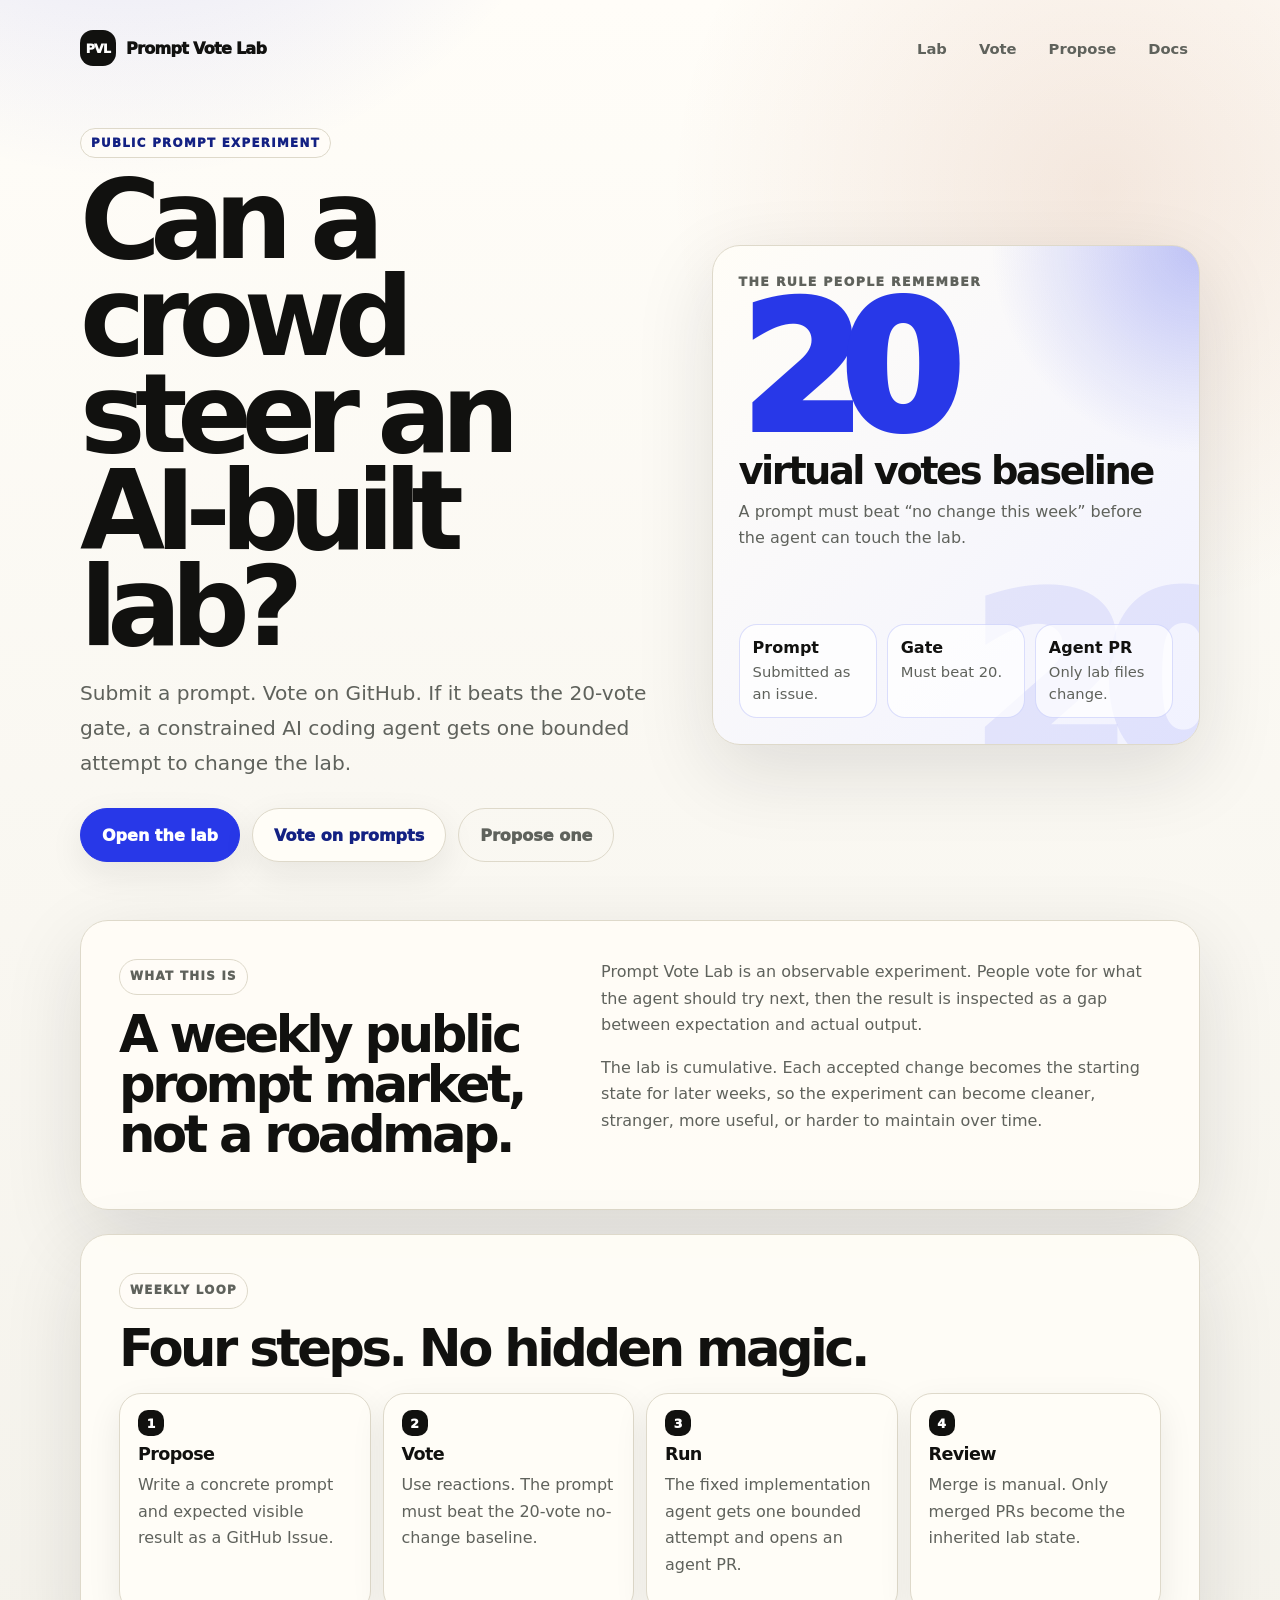
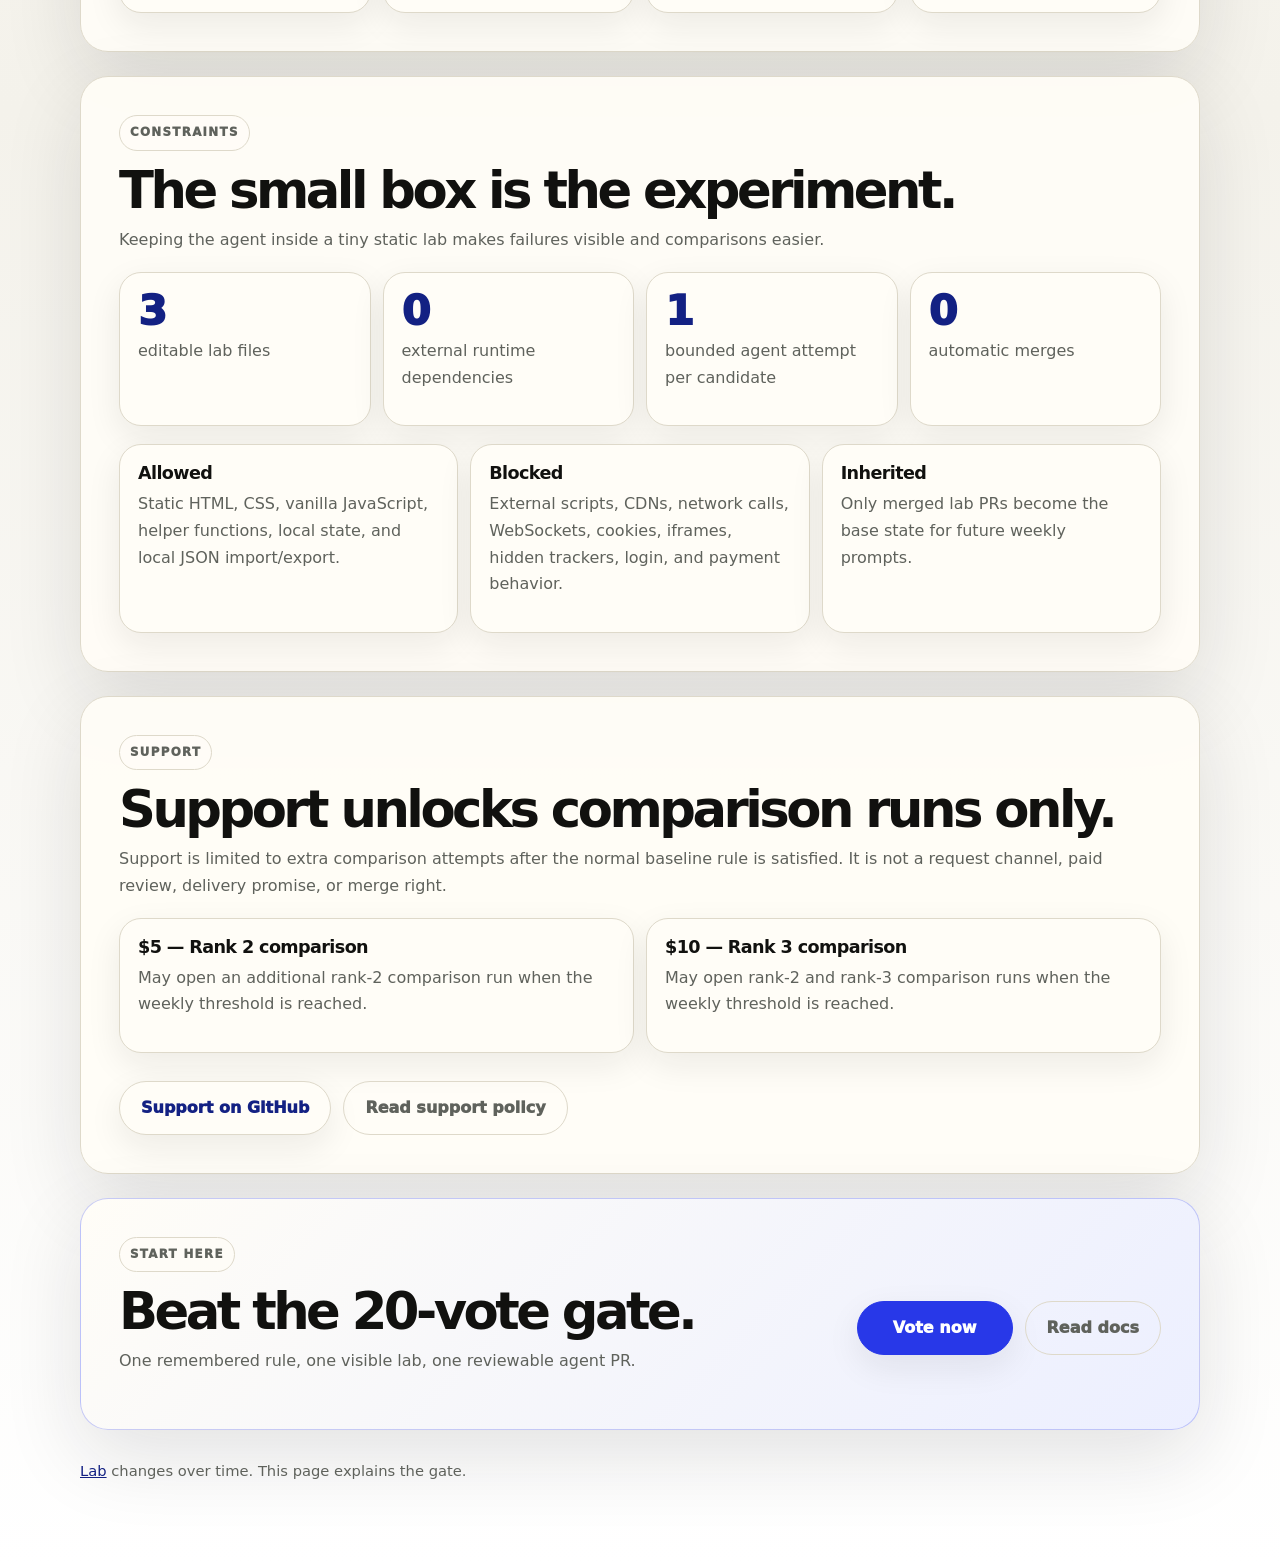
==== index.html @ 525f5819 "Redesign landing page around the 20-vote gate" ====
<!doctype html>
<html lang="en">
<head>
  <meta charset="utf-8">
  <meta name="viewport" content="width=device-width, initial-scale=1">
  <title>Prompt Vote Lab</title>
  <meta name="description" content="Prompt Vote Lab is a public experiment where voted prompts pass a 20-vote gate before a constrained AI coding agent can open a lab PR.">
  <style>
    :root {
      color-scheme: light;
      --bg: #f4f2eb;
      --ink: #11110f;
      --muted: #5f625c;
      --panel: #fffdf7;
      --line: #ded9ca;
      --accent: #2838e8;
      --accent-dark: #132183;
      --accent-soft: #e8ebff;
      --danger: #9b3100;
      --paper: #fff8d9;
      --shadow: 0 26px 80px rgba(23, 24, 30, 0.12);
      --soft-shadow: 0 12px 34px rgba(23, 24, 30, 0.08);
      --radius: 28px;
    }

    * { box-sizing: border-box; }

    html { scroll-behavior: smooth; }

    body {
      margin: 0;
      font-family: ui-sans-serif, system-ui, -apple-system, BlinkMacSystemFont, "Segoe UI", sans-serif;
      background:
        radial-gradient(circle at 10% -10%, rgba(40, 56, 232, 0.18), transparent 31rem),
        radial-gradient(circle at 86% 6%, rgba(155, 49, 0, 0.10), transparent 27rem),
        linear-gradient(180deg, #fffdf8 0%, var(--bg) 54%, #fff 100%);
      color: var(--ink);
    }

    a { color: var(--accent-dark); }

    .shell {
      width: min(1120px, calc(100% - 32px));
      margin: 0 auto;
      padding: 20px 0 72px;
    }

    .topbar {
      display: flex;
      align-items: center;
      justify-content: space-between;
      gap: 16px;
      padding: 10px 0 28px;
    }

    .brand {
      display: inline-flex;
      align-items: center;
      gap: 10px;
      color: var(--ink);
      font-weight: 950;
      letter-spacing: -0.045em;
      text-decoration: none;
    }

    .mark {
      display: grid;
      width: 36px;
      height: 36px;
      place-items: center;
      border-radius: 13px;
      background: var(--ink);
      color: #fff;
      font-size: 0.78rem;
    }

    .nav {
      display: flex;
      flex-wrap: wrap;
      justify-content: flex-end;
      gap: 8px;
    }

    .nav a {
      padding: 9px 12px;
      border-radius: 999px;
      color: var(--muted);
      font-size: 0.92rem;
      font-weight: 850;
      text-decoration: none;
    }

    .nav a:hover { background: var(--accent-soft); color: var(--accent-dark); }

    .hero {
      display: grid;
      grid-template-columns: minmax(0, 1fr) minmax(320px, 0.82fr);
      gap: 36px;
      align-items: center;
      min-height: 640px;
      padding: 34px 0 34px;
    }

    h1,
    h2,
    h3,
    p { margin-top: 0; }

    h1 {
      max-width: 840px;
      margin-bottom: 20px;
      font-size: clamp(3.55rem, 8.6vw, 7.4rem);
      line-height: 0.88;
      letter-spacing: -0.095em;
    }

    h2 {
      margin-bottom: 12px;
      font-size: clamp(1.85rem, 4vw, 3.3rem);
      line-height: 0.98;
      letter-spacing: -0.068em;
    }

    h3 {
      margin-bottom: 8px;
      font-size: 1.1rem;
      letter-spacing: -0.035em;
    }

    .eyebrow {
      display: inline-flex;
      align-items: center;
      margin: 0 0 14px;
      padding: 7px 10px;
      border: 1px solid var(--line);
      border-radius: 999px;
      background: rgba(255, 253, 247, 0.76);
      color: var(--accent-dark);
      font-size: 0.74rem;
      font-weight: 950;
      letter-spacing: 0.11em;
      text-transform: uppercase;
    }

    .lead {
      max-width: 760px;
      color: var(--muted);
      font-size: clamp(1.08rem, 2vw, 1.26rem);
      line-height: 1.72;
    }

    .actions,
    .link-row {
      display: flex;
      flex-wrap: wrap;
      gap: 12px;
      margin-top: 28px;
    }

    .button {
      display: inline-flex;
      align-items: center;
      justify-content: center;
      min-height: 54px;
      padding: 0 21px;
      border: 1px solid var(--line);
      border-radius: 999px;
      background: var(--panel);
      color: var(--accent-dark);
      font-weight: 950;
      text-decoration: none;
      box-shadow: var(--soft-shadow);
    }

    .button.primary {
      min-width: 156px;
      border-color: var(--accent);
      background: var(--accent);
      color: #fff;
    }

    .button.ghost {
      background: transparent;
      box-shadow: none;
      color: var(--muted);
    }

    .gate-card,
    .panel,
    .card,
    .step,
    .metric {
      border: 1px solid var(--line);
      border-radius: var(--radius);
      background: rgba(255, 253, 247, 0.94);
      box-shadow: var(--shadow);
    }

    .gate-card {
      position: relative;
      overflow: hidden;
      padding: 26px;
      min-height: 500px;
      display: grid;
      align-content: space-between;
      background:
        radial-gradient(circle at top right, rgba(40, 56, 232, 0.28), transparent 13rem),
        linear-gradient(135deg, #fffdf7 0%, #f1f2ff 100%);
    }

    .gate-card::before {
      content: "20";
      position: absolute;
      right: -30px;
      bottom: -58px;
      color: rgba(40, 56, 232, 0.09);
      font-size: 14.5rem;
      font-weight: 1000;
      letter-spacing: -0.13em;
      line-height: 1;
      pointer-events: none;
    }

    .gate-top,
    .gate-bottom { position: relative; z-index: 1; }

    .gate-kicker {
      margin-bottom: 10px;
      color: var(--danger);
      font-size: 0.78rem;
      font-weight: 950;
      letter-spacing: 0.11em;
      text-transform: uppercase;
    }

    .gate-number {
      display: block;
      margin: 0;
      color: var(--accent);
      font-size: clamp(6.6rem, 20vw, 11rem);
      font-weight: 1000;
      line-height: 0.78;
      letter-spacing: -0.13em;
    }

    .gate-title {
      margin: 12px 0 8px;
      max-width: 420px;
      font-size: clamp(1.55rem, 3vw, 2.45rem);
      line-height: 1;
      letter-spacing: -0.065em;
    }

    .gate-card p,
    .panel p,
    .card p,
    .step p,
    .metric p,
    li {
      color: var(--muted);
      line-height: 1.66;
    }

    .flow {
      display: grid;
      grid-template-columns: repeat(3, minmax(0, 1fr));
      gap: 10px;
      margin-top: 20px;
    }

    .flow-item {
      padding: 13px;
      border: 1px solid rgba(40, 56, 232, 0.16);
      border-radius: 18px;
      background: rgba(255, 255, 255, 0.72);
    }

    .flow-item strong { display: block; margin-bottom: 4px; }
    .flow-item span { color: var(--muted); font-size: 0.92rem; line-height: 1.45; }

    .panel {
      margin-top: 24px;
      padding: clamp(22px, 4vw, 38px);
    }

    .statement {
      display: grid;
      grid-template-columns: 0.9fr 1.1fr;
      gap: 24px;
      align-items: start;
    }

    .paper-note {
      padding: 20px;
      border: 1px solid rgba(155, 49, 0, 0.20);
      border-radius: 22px;
      background: var(--paper);
      color: #674000;
      font-weight: 840;
      line-height: 1.62;
    }

    .steps {
      display: grid;
      grid-template-columns: repeat(4, minmax(0, 1fr));
      gap: 12px;
      margin-top: 20px;
      counter-reset: step;
    }

    .step {
      position: relative;
      min-height: 176px;
      padding: 50px 18px 18px;
      box-shadow: var(--soft-shadow);
      border-radius: 22px;
      background: var(--panel);
    }

    .step::before {
      counter-increment: step;
      content: counter(step);
      position: absolute;
      top: 16px;
      left: 18px;
      display: grid;
      width: 26px;
      height: 26px;
      place-items: center;
      border-radius: 10px;
      background: var(--ink);
      color: #fff;
      font-size: 0.78rem;
      font-weight: 950;
    }

    .metrics,
    .rules,
    .support-grid {
      display: grid;
      gap: 12px;
      margin-top: 18px;
    }

    .metrics { grid-template-columns: repeat(4, minmax(0, 1fr)); }
    .rules { grid-template-columns: repeat(3, minmax(0, 1fr)); }
    .support-grid { grid-template-columns: repeat(2, minmax(0, 1fr)); }

    .card,
    .metric {
      padding: 18px;
      box-shadow: var(--soft-shadow);
      border-radius: 22px;
      background: var(--panel);
    }

    .metric-number {
      display: block;
      margin-bottom: 8px;
      color: var(--accent-dark);
      font-size: 2.6rem;
      font-weight: 1000;
      line-height: 0.95;
      letter-spacing: -0.09em;
    }

    .final-cta {
      display: grid;
      grid-template-columns: 1fr auto;
      gap: 20px;
      align-items: center;
      border-color: rgba(40, 56, 232, 0.25);
      background: linear-gradient(135deg, #fffdf7, #ecefff);
    }

    .docs {
      display: flex;
      flex-wrap: wrap;
      gap: 10px;
      margin-top: 18px;
    }

    .docs a {
      padding: 11px 13px;
      border: 1px solid var(--line);
      border-radius: 999px;
      background: var(--panel);
      color: var(--accent-dark);
      font-weight: 850;
      text-decoration: none;
    }

    code {
      padding: 0.1em 0.35em;
      border-radius: 0.38em;
      background: #eceff5;
      color: var(--ink);
    }

    footer {
      margin-top: 32px;
      color: var(--muted);
      font-size: 0.92rem;
    }

    @media (max-width: 980px) {
      .hero,
      .statement,
      .steps,
      .metrics,
      .rules,
      .support-grid,
      .final-cta { grid-template-columns: 1fr; }
      .hero { min-height: auto; padding-top: 28px; }
      .gate-card { min-height: 420px; }
      .flow { grid-template-columns: 1fr; }
      .topbar { align-items: flex-start; flex-direction: column; }
      .nav { justify-content: flex-start; }
    }
  </style>
</head>
<body>
  <main class="shell">
    <header class="topbar" aria-label="Site header">
      <a class="brand" href="./"><span class="mark">PVL</span><span>Prompt Vote Lab</span></a>
      <nav class="nav" aria-label="Primary navigation">
        <a href="./lab/">Lab</a>
        <a href="https://github.com/Unjuno/prompt-vote-lab/issues?q=is%3Aissue+is%3Aopen+label%3Aprompt-proposal">Vote</a>
        <a href="https://github.com/Unjuno/prompt-vote-lab/issues/new/choose">Propose</a>
        <a href="https://github.com/Unjuno/prompt-vote-lab/tree/main/docs">Docs</a>
      </nav>
    </header>

    <section class="hero" aria-labelledby="page-title">
      <div>
        <p class="eyebrow">Public prompt experiment</p>
        <h1 id="page-title">Can a crowd steer an AI-built lab?</h1>
        <p class="lead">
          Submit a prompt. Vote on GitHub. If it beats the 20-vote gate, a constrained AI coding agent gets one bounded attempt to change the lab.
        </p>
        <div class="actions" aria-label="Primary actions">
          <a class="button primary" href="./lab/">Open the lab</a>
          <a class="button" href="https://github.com/Unjuno/prompt-vote-lab/issues?q=is%3Aissue+is%3Aopen+label%3Aprompt-proposal">Vote on prompts</a>
          <a class="button ghost" href="https://github.com/Unjuno/prompt-vote-lab/issues/new/choose">Propose one</a>
        </div>
      </div>

      <aside class="gate-card" aria-labelledby="gate-title">
        <div class="gate-top">
          <p class="gate-kicker">The rule people remember</p>
          <span class="gate-number">20</span>
          <h2 id="gate-title" class="gate-title">virtual votes baseline</h2>
          <p>A prompt must beat “no change this week” before the agent can touch the lab.</p>
        </div>
        <div class="gate-bottom">
          <div class="flow" aria-label="Prompt Vote Lab flow">
            <div class="flow-item"><strong>Prompt</strong><span>Submitted as an issue.</span></div>
            <div class="flow-item"><strong>Gate</strong><span>Must beat 20.</span></div>
            <div class="flow-item"><strong>Agent PR</strong><span>Only lab files change.</span></div>
          </div>
        </div>
      </aside>
    </section>

    <section class="panel statement" aria-labelledby="meaning-title">
      <div>
        <p class="eyebrow">What this is</p>
        <h2 id="meaning-title">A weekly public prompt market, not a roadmap.</h2>
      </div>
      <div>
        <p>
          Prompt Vote Lab is an observable experiment. People vote for what the agent should try next, then the result is inspected as a gap between expectation and actual output.
        </p>
        <p>
          The lab is cumulative. Each accepted change becomes the starting state for later weeks, so the experiment can become cleaner, stranger, more useful, or harder to maintain over time.
        </p>
      </div>
    </section>

    <section class="panel" aria-labelledby="loop-title">
      <p class="eyebrow">Weekly loop</p>
      <h2 id="loop-title">Four steps. No hidden magic.</h2>
      <div class="steps">
        <article class="step"><h3>Propose</h3><p>Write a concrete prompt and expected visible result as a GitHub Issue.</p></article>
        <article class="step"><h3>Vote</h3><p>Use reactions. The prompt must beat the 20-vote no-change baseline.</p></article>
        <article class="step"><h3>Run</h3><p>The fixed implementation agent gets one bounded attempt and opens an agent PR.</p></article>
        <article class="step"><h3>Review</h3><p>Merge is manual. Only merged PRs become the inherited lab state.</p></article>
      </div>
    </section>

    <section class="panel" aria-labelledby="constraints-title">
      <p class="eyebrow">Constraints</p>
      <h2 id="constraints-title">The small box is the experiment.</h2>
      <p>Keeping the agent inside a tiny static lab makes failures visible and comparisons easier.</p>
      <div class="metrics">
        <article class="metric"><span class="metric-number">3</span><p>editable lab files</p></article>
        <article class="metric"><span class="metric-number">0</span><p>external runtime dependencies</p></article>
        <article class="metric"><span class="metric-number">1</span><p>bounded agent attempt per candidate</p></article>
        <article class="metric"><span class="metric-number">0</span><p>automatic merges</p></article>
      </div>
      <div class="rules">
        <article class="card"><h3>Allowed</h3><p>Static HTML, CSS, vanilla JavaScript, helper functions, local state, and local JSON import/export.</p></article>
        <article class="card"><h3>Blocked</h3><p>External scripts, CDNs, network calls, WebSockets, cookies, iframes, hidden trackers, login, and payment behavior.</p></article>
        <article class="card"><h3>Inherited</h3><p>Only merged lab PRs become the base state for future weekly prompts.</p></article>
      </div>
    </section>

    <section class="panel" aria-labelledby="support-title">
      <p class="eyebrow">Support</p>
      <h2 id="support-title">Support unlocks comparison runs only.</h2>
      <p>Support is limited to extra comparison attempts after the normal baseline rule is satisfied. It is not a request channel, paid review, delivery promise, or merge right.</p>
      <div class="support-grid">
        <article class="card"><h3>$5 — Rank 2 comparison</h3><p>May open an additional rank-2 comparison run when the weekly threshold is reached.</p></article>
        <article class="card"><h3>$10 — Rank 3 comparison</h3><p>May open rank-2 and rank-3 comparison runs when the weekly threshold is reached.</p></article>
      </div>
      <div class="link-row">
        <a class="button" href="https://github.com/sponsors/Unjuno">Support on GitHub</a>
        <a class="button ghost" href="https://github.com/Unjuno/prompt-vote-lab/blob/main/docs/support-policy.md">Read support policy</a>
      </div>
    </section>

    <section class="panel final-cta" aria-labelledby="final-title">
      <div>
        <p class="eyebrow">Start here</p>
        <h2 id="final-title">Beat the 20-vote gate.</h2>
        <p>One remembered rule, one visible lab, one reviewable agent PR.</p>
      </div>
      <div class="actions" aria-label="Final actions">
        <a class="button primary" href="https://github.com/Unjuno/prompt-vote-lab/issues?q=is%3Aissue+is%3Aopen+label%3Aprompt-proposal">Vote now</a>
        <a class="button ghost" href="https://github.com/Unjuno/prompt-vote-lab/blob/main/docs/README.md">Read docs</a>
      </div>
    </section>

    <footer>
      <p><a href="./lab/">Lab</a> changes over time. This page explains the gate.</p>
    </footer>
  </main>
</body>
</html>
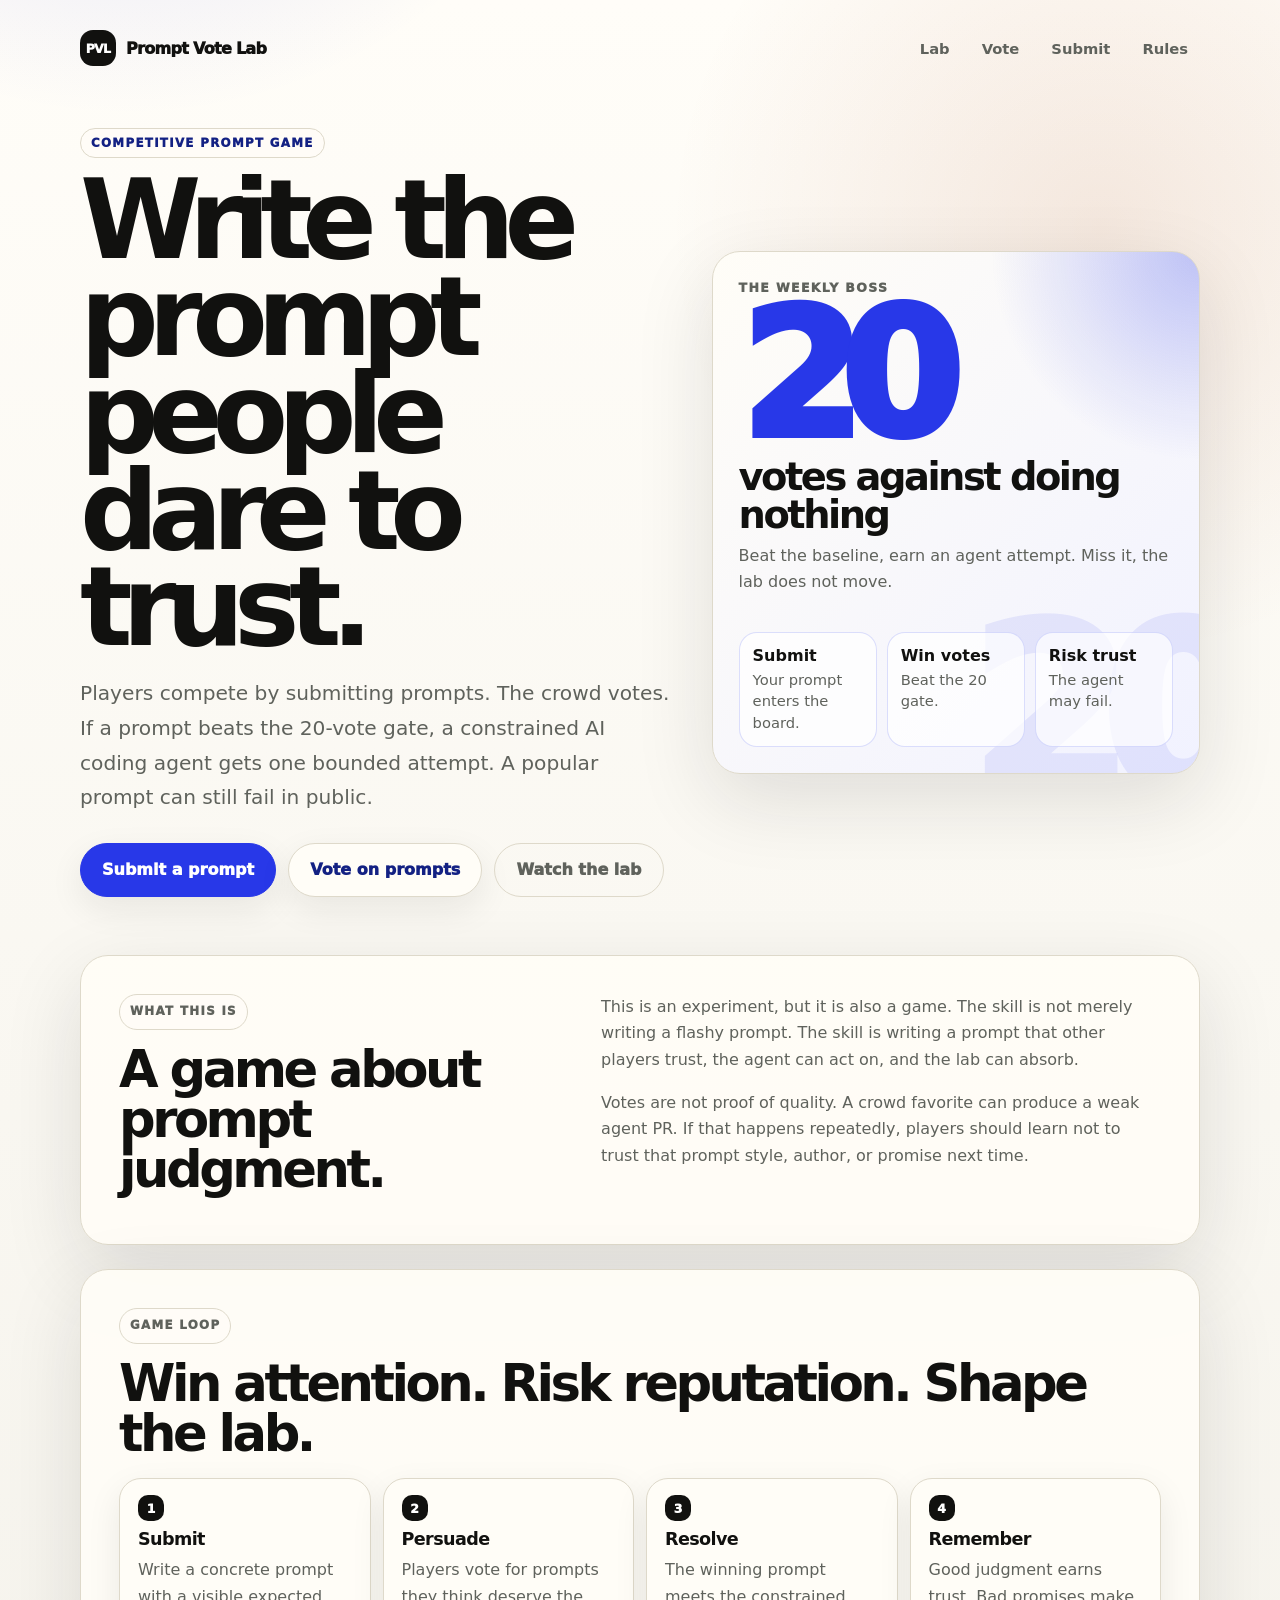
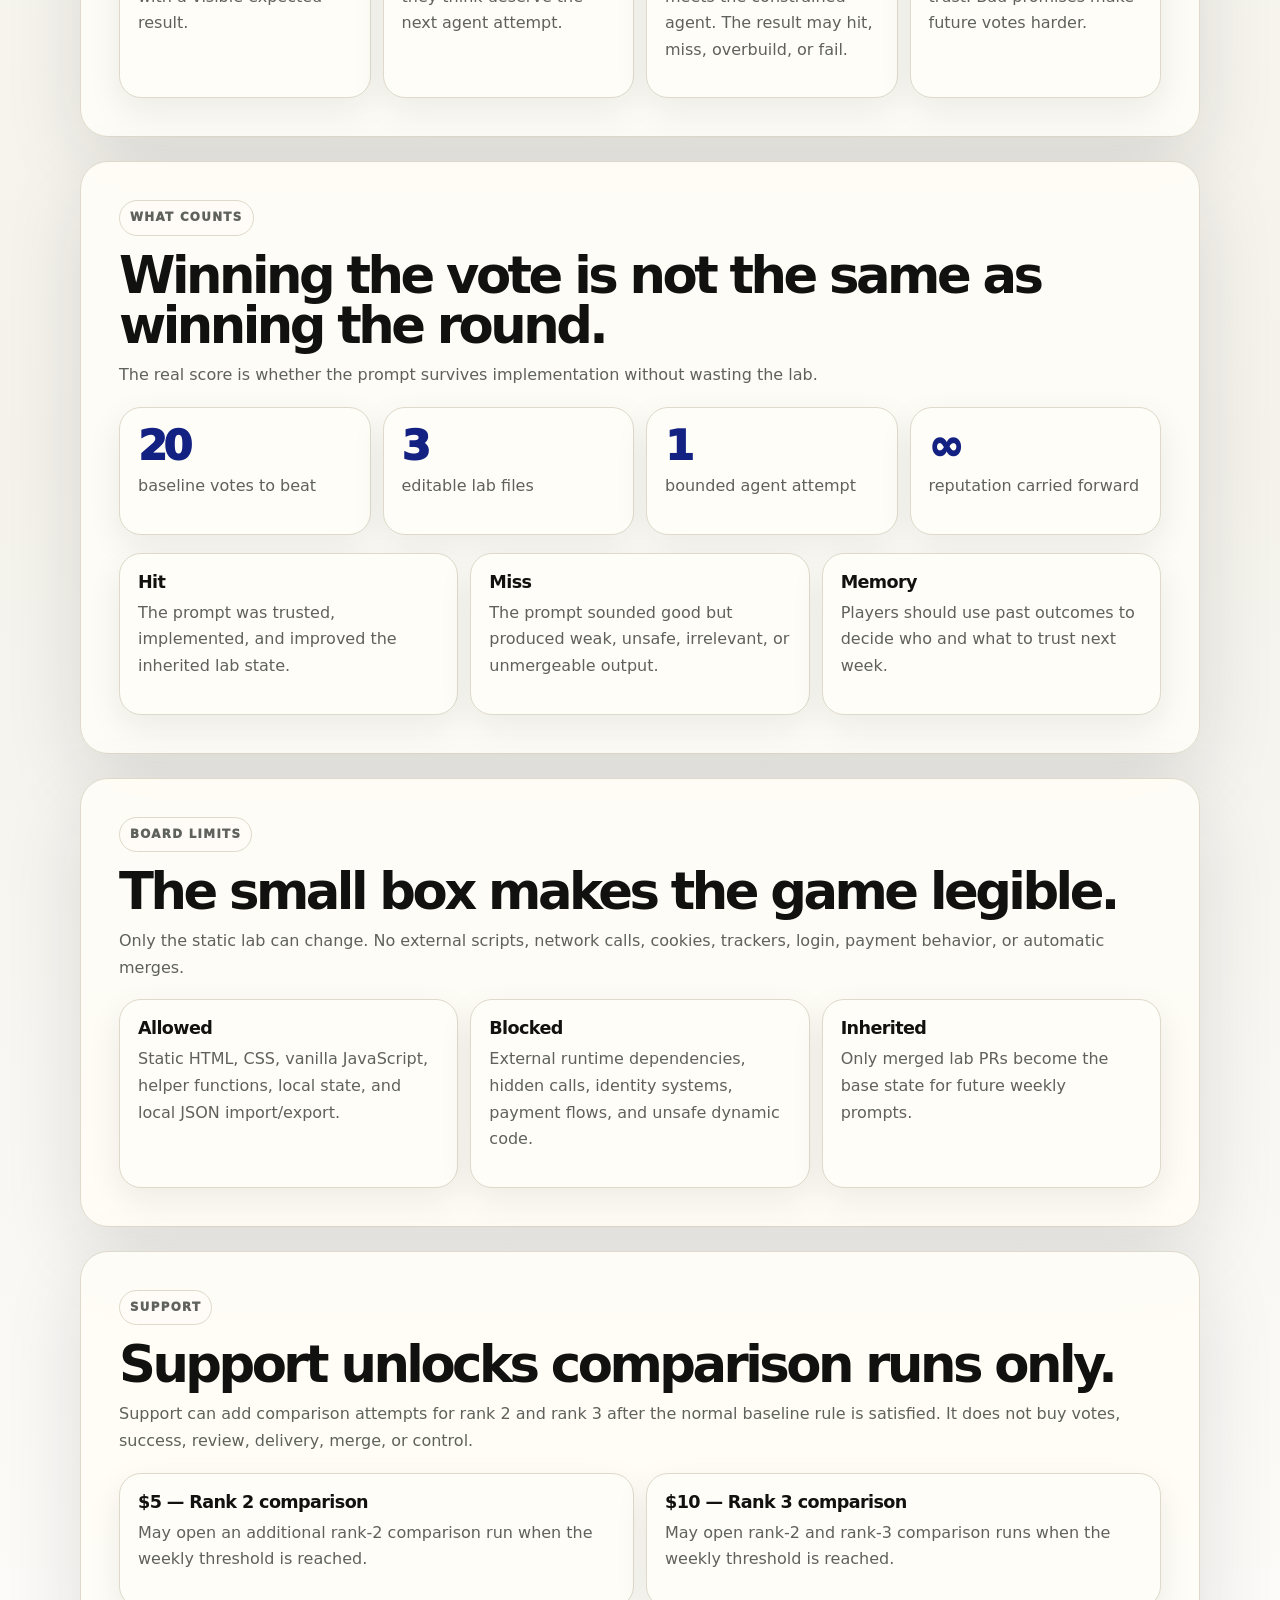
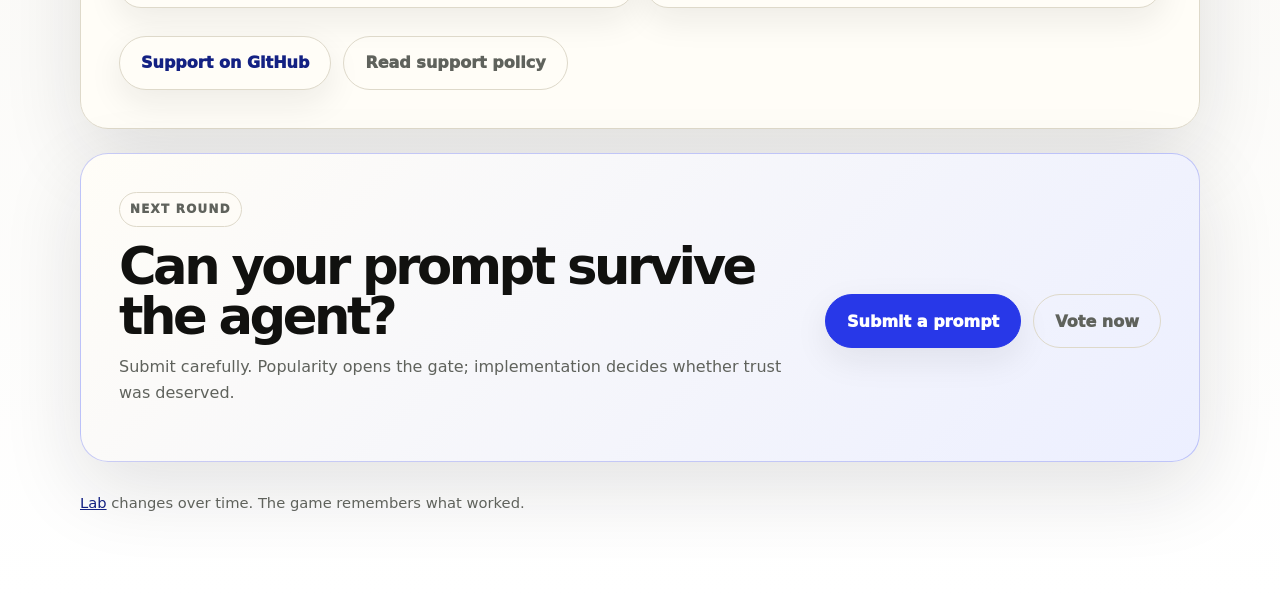
==== commit a8d9a3fb: "Reframe landing page as a prompt game" ====
--- a/index.html
+++ b/index.html
@@ -4,7 +4,7 @@
   <meta charset="utf-8">
   <meta name="viewport" content="width=device-width, initial-scale=1">
   <title>Prompt Vote Lab</title>
-  <meta name="description" content="Prompt Vote Lab is a public experiment where voted prompts pass a 20-vote gate before a constrained AI coding agent can open a lab PR.">
+  <meta name="description" content="Prompt Vote Lab is a public prompt game where players compete to write prompts that pass a 20-vote gate and survive a constrained AI coding agent run.">
   <style>
     :root {
       color-scheme: light;
@@ -24,7 +24,6 @@
     }
 
     * { box-sizing: border-box; }
-
     html { scroll-behavior: smooth; }
 
     body {
@@ -39,378 +38,61 @@
 
     a { color: var(--accent-dark); }
 
-    .shell {
-      width: min(1120px, calc(100% - 32px));
-      margin: 0 auto;
-      padding: 20px 0 72px;
-    }
-
-    .topbar {
-      display: flex;
-      align-items: center;
-      justify-content: space-between;
-      gap: 16px;
-      padding: 10px 0 28px;
-    }
-
-    .brand {
-      display: inline-flex;
-      align-items: center;
-      gap: 10px;
-      color: var(--ink);
-      font-weight: 950;
-      letter-spacing: -0.045em;
-      text-decoration: none;
-    }
-
-    .mark {
-      display: grid;
-      width: 36px;
-      height: 36px;
-      place-items: center;
-      border-radius: 13px;
-      background: var(--ink);
-      color: #fff;
-      font-size: 0.78rem;
-    }
-
-    .nav {
-      display: flex;
-      flex-wrap: wrap;
-      justify-content: flex-end;
-      gap: 8px;
-    }
-
-    .nav a {
-      padding: 9px 12px;
-      border-radius: 999px;
-      color: var(--muted);
-      font-size: 0.92rem;
-      font-weight: 850;
-      text-decoration: none;
-    }
-
+    .shell { width: min(1120px, calc(100% - 32px)); margin: 0 auto; padding: 20px 0 72px; }
+    .topbar { display: flex; align-items: center; justify-content: space-between; gap: 16px; padding: 10px 0 28px; }
+    .brand { display: inline-flex; align-items: center; gap: 10px; color: var(--ink); font-weight: 950; letter-spacing: -0.045em; text-decoration: none; }
+    .mark { display: grid; width: 36px; height: 36px; place-items: center; border-radius: 13px; background: var(--ink); color: #fff; font-size: 0.78rem; }
+    .nav { display: flex; flex-wrap: wrap; justify-content: flex-end; gap: 8px; }
+    .nav a { padding: 9px 12px; border-radius: 999px; color: var(--muted); font-size: 0.92rem; font-weight: 850; text-decoration: none; }
     .nav a:hover { background: var(--accent-soft); color: var(--accent-dark); }
 
-    .hero {
-      display: grid;
-      grid-template-columns: minmax(0, 1fr) minmax(320px, 0.82fr);
-      gap: 36px;
-      align-items: center;
-      min-height: 640px;
-      padding: 34px 0 34px;
-    }
-
-    h1,
-    h2,
-    h3,
-    p { margin-top: 0; }
-
-    h1 {
-      max-width: 840px;
-      margin-bottom: 20px;
-      font-size: clamp(3.55rem, 8.6vw, 7.4rem);
-      line-height: 0.88;
-      letter-spacing: -0.095em;
-    }
-
-    h2 {
-      margin-bottom: 12px;
-      font-size: clamp(1.85rem, 4vw, 3.3rem);
-      line-height: 0.98;
-      letter-spacing: -0.068em;
-    }
-
-    h3 {
-      margin-bottom: 8px;
-      font-size: 1.1rem;
-      letter-spacing: -0.035em;
-    }
-
-    .eyebrow {
-      display: inline-flex;
-      align-items: center;
-      margin: 0 0 14px;
-      padding: 7px 10px;
-      border: 1px solid var(--line);
-      border-radius: 999px;
-      background: rgba(255, 253, 247, 0.76);
-      color: var(--accent-dark);
-      font-size: 0.74rem;
-      font-weight: 950;
-      letter-spacing: 0.11em;
-      text-transform: uppercase;
-    }
-
-    .lead {
-      max-width: 760px;
-      color: var(--muted);
-      font-size: clamp(1.08rem, 2vw, 1.26rem);
-      line-height: 1.72;
-    }
-
-    .actions,
-    .link-row {
-      display: flex;
-      flex-wrap: wrap;
-      gap: 12px;
-      margin-top: 28px;
-    }
-
-    .button {
-      display: inline-flex;
-      align-items: center;
-      justify-content: center;
-      min-height: 54px;
-      padding: 0 21px;
-      border: 1px solid var(--line);
-      border-radius: 999px;
-      background: var(--panel);
-      color: var(--accent-dark);
-      font-weight: 950;
-      text-decoration: none;
-      box-shadow: var(--soft-shadow);
-    }
-
-    .button.primary {
-      min-width: 156px;
-      border-color: var(--accent);
-      background: var(--accent);
-      color: #fff;
-    }
-
-    .button.ghost {
-      background: transparent;
-      box-shadow: none;
-      color: var(--muted);
-    }
-
-    .gate-card,
-    .panel,
-    .card,
-    .step,
-    .metric {
-      border: 1px solid var(--line);
-      border-radius: var(--radius);
-      background: rgba(255, 253, 247, 0.94);
-      box-shadow: var(--shadow);
-    }
-
-    .gate-card {
-      position: relative;
-      overflow: hidden;
-      padding: 26px;
-      min-height: 500px;
-      display: grid;
-      align-content: space-between;
-      background:
-        radial-gradient(circle at top right, rgba(40, 56, 232, 0.28), transparent 13rem),
-        linear-gradient(135deg, #fffdf7 0%, #f1f2ff 100%);
-    }
-
-    .gate-card::before {
-      content: "20";
-      position: absolute;
-      right: -30px;
-      bottom: -58px;
-      color: rgba(40, 56, 232, 0.09);
-      font-size: 14.5rem;
-      font-weight: 1000;
-      letter-spacing: -0.13em;
-      line-height: 1;
-      pointer-events: none;
-    }
-
-    .gate-top,
-    .gate-bottom { position: relative; z-index: 1; }
-
-    .gate-kicker {
-      margin-bottom: 10px;
-      color: var(--danger);
-      font-size: 0.78rem;
-      font-weight: 950;
-      letter-spacing: 0.11em;
-      text-transform: uppercase;
-    }
-
-    .gate-number {
-      display: block;
-      margin: 0;
-      color: var(--accent);
-      font-size: clamp(6.6rem, 20vw, 11rem);
-      font-weight: 1000;
-      line-height: 0.78;
-      letter-spacing: -0.13em;
-    }
-
-    .gate-title {
-      margin: 12px 0 8px;
-      max-width: 420px;
-      font-size: clamp(1.55rem, 3vw, 2.45rem);
-      line-height: 1;
-      letter-spacing: -0.065em;
-    }
-
-    .gate-card p,
-    .panel p,
-    .card p,
-    .step p,
-    .metric p,
-    li {
-      color: var(--muted);
-      line-height: 1.66;
-    }
-
-    .flow {
-      display: grid;
-      grid-template-columns: repeat(3, minmax(0, 1fr));
-      gap: 10px;
-      margin-top: 20px;
-    }
-
-    .flow-item {
-      padding: 13px;
-      border: 1px solid rgba(40, 56, 232, 0.16);
-      border-radius: 18px;
-      background: rgba(255, 255, 255, 0.72);
-    }
-
+    .hero { display: grid; grid-template-columns: minmax(0, 1fr) minmax(320px, 0.82fr); gap: 36px; align-items: center; min-height: 640px; padding: 34px 0; }
+    h1, h2, h3, p { margin-top: 0; }
+    h1 { max-width: 880px; margin-bottom: 20px; font-size: clamp(3.55rem, 8.6vw, 7.4rem); line-height: 0.88; letter-spacing: -0.095em; }
+    h2 { margin-bottom: 12px; font-size: clamp(1.85rem, 4vw, 3.3rem); line-height: 0.98; letter-spacing: -0.068em; }
+    h3 { margin-bottom: 8px; font-size: 1.1rem; letter-spacing: -0.035em; }
+
+    .eyebrow { display: inline-flex; align-items: center; margin: 0 0 14px; padding: 7px 10px; border: 1px solid var(--line); border-radius: 999px; background: rgba(255, 253, 247, 0.76); color: var(--accent-dark); font-size: 0.74rem; font-weight: 950; letter-spacing: 0.11em; text-transform: uppercase; }
+    .lead { max-width: 760px; color: var(--muted); font-size: clamp(1.08rem, 2vw, 1.26rem); line-height: 1.72; }
+    .actions, .link-row { display: flex; flex-wrap: wrap; gap: 12px; margin-top: 28px; }
+    .button { display: inline-flex; align-items: center; justify-content: center; min-height: 54px; padding: 0 21px; border: 1px solid var(--line); border-radius: 999px; background: var(--panel); color: var(--accent-dark); font-weight: 950; text-decoration: none; box-shadow: var(--soft-shadow); }
+    .button.primary { min-width: 156px; border-color: var(--accent); background: var(--accent); color: #fff; }
+    .button.ghost { background: transparent; box-shadow: none; color: var(--muted); }
+
+    .gate-card, .panel, .card, .step, .metric { border: 1px solid var(--line); border-radius: var(--radius); background: rgba(255, 253, 247, 0.94); box-shadow: var(--shadow); }
+    .gate-card { position: relative; overflow: hidden; padding: 26px; min-height: 500px; display: grid; align-content: space-between; background: radial-gradient(circle at top right, rgba(40, 56, 232, 0.28), transparent 13rem), linear-gradient(135deg, #fffdf7 0%, #f1f2ff 100%); }
+    .gate-card::before { content: "20"; position: absolute; right: -30px; bottom: -58px; color: rgba(40, 56, 232, 0.09); font-size: 14.5rem; font-weight: 1000; letter-spacing: -0.13em; line-height: 1; pointer-events: none; }
+    .gate-top, .gate-bottom { position: relative; z-index: 1; }
+    .gate-kicker { margin-bottom: 10px; color: var(--danger); font-size: 0.78rem; font-weight: 950; letter-spacing: 0.11em; text-transform: uppercase; }
+    .gate-number { display: block; margin: 0; color: var(--accent); font-size: clamp(6.6rem, 20vw, 11rem); font-weight: 1000; line-height: 0.78; letter-spacing: -0.13em; }
+    .gate-title { margin: 12px 0 8px; max-width: 420px; font-size: clamp(1.55rem, 3vw, 2.45rem); line-height: 1; letter-spacing: -0.065em; }
+    .gate-card p, .panel p, .card p, .step p, .metric p, li { color: var(--muted); line-height: 1.66; }
+
+    .flow { display: grid; grid-template-columns: repeat(3, minmax(0, 1fr)); gap: 10px; margin-top: 20px; }
+    .flow-item { padding: 13px; border: 1px solid rgba(40, 56, 232, 0.16); border-radius: 18px; background: rgba(255, 255, 255, 0.72); }
     .flow-item strong { display: block; margin-bottom: 4px; }
     .flow-item span { color: var(--muted); font-size: 0.92rem; line-height: 1.45; }
 
-    .panel {
-      margin-top: 24px;
-      padding: clamp(22px, 4vw, 38px);
-    }
-
-    .statement {
-      display: grid;
-      grid-template-columns: 0.9fr 1.1fr;
-      gap: 24px;
-      align-items: start;
-    }
-
-    .paper-note {
-      padding: 20px;
-      border: 1px solid rgba(155, 49, 0, 0.20);
-      border-radius: 22px;
-      background: var(--paper);
-      color: #674000;
-      font-weight: 840;
-      line-height: 1.62;
-    }
-
-    .steps {
-      display: grid;
-      grid-template-columns: repeat(4, minmax(0, 1fr));
-      gap: 12px;
-      margin-top: 20px;
-      counter-reset: step;
-    }
-
-    .step {
-      position: relative;
-      min-height: 176px;
-      padding: 50px 18px 18px;
-      box-shadow: var(--soft-shadow);
-      border-radius: 22px;
-      background: var(--panel);
-    }
-
-    .step::before {
-      counter-increment: step;
-      content: counter(step);
-      position: absolute;
-      top: 16px;
-      left: 18px;
-      display: grid;
-      width: 26px;
-      height: 26px;
-      place-items: center;
-      border-radius: 10px;
-      background: var(--ink);
-      color: #fff;
-      font-size: 0.78rem;
-      font-weight: 950;
-    }
-
-    .metrics,
-    .rules,
-    .support-grid {
-      display: grid;
-      gap: 12px;
-      margin-top: 18px;
-    }
-
+    .panel { margin-top: 24px; padding: clamp(22px, 4vw, 38px); }
+    .statement { display: grid; grid-template-columns: 0.9fr 1.1fr; gap: 24px; align-items: start; }
+    .paper-note { padding: 20px; border: 1px solid rgba(155, 49, 0, 0.20); border-radius: 22px; background: var(--paper); color: #674000; font-weight: 840; line-height: 1.62; }
+
+    .steps { display: grid; grid-template-columns: repeat(4, minmax(0, 1fr)); gap: 12px; margin-top: 20px; counter-reset: step; }
+    .step { position: relative; min-height: 176px; padding: 50px 18px 18px; box-shadow: var(--soft-shadow); border-radius: 22px; background: var(--panel); }
+    .step::before { counter-increment: step; content: counter(step); position: absolute; top: 16px; left: 18px; display: grid; width: 26px; height: 26px; place-items: center; border-radius: 10px; background: var(--ink); color: #fff; font-size: 0.78rem; font-weight: 950; }
+
+    .metrics, .rules, .support-grid { display: grid; gap: 12px; margin-top: 18px; }
     .metrics { grid-template-columns: repeat(4, minmax(0, 1fr)); }
     .rules { grid-template-columns: repeat(3, minmax(0, 1fr)); }
     .support-grid { grid-template-columns: repeat(2, minmax(0, 1fr)); }
-
-    .card,
-    .metric {
-      padding: 18px;
-      box-shadow: var(--soft-shadow);
-      border-radius: 22px;
-      background: var(--panel);
-    }
-
-    .metric-number {
-      display: block;
-      margin-bottom: 8px;
-      color: var(--accent-dark);
-      font-size: 2.6rem;
-      font-weight: 1000;
-      line-height: 0.95;
-      letter-spacing: -0.09em;
-    }
-
-    .final-cta {
-      display: grid;
-      grid-template-columns: 1fr auto;
-      gap: 20px;
-      align-items: center;
-      border-color: rgba(40, 56, 232, 0.25);
-      background: linear-gradient(135deg, #fffdf7, #ecefff);
-    }
-
-    .docs {
-      display: flex;
-      flex-wrap: wrap;
-      gap: 10px;
-      margin-top: 18px;
-    }
-
-    .docs a {
-      padding: 11px 13px;
-      border: 1px solid var(--line);
-      border-radius: 999px;
-      background: var(--panel);
-      color: var(--accent-dark);
-      font-weight: 850;
-      text-decoration: none;
-    }
-
-    code {
-      padding: 0.1em 0.35em;
-      border-radius: 0.38em;
-      background: #eceff5;
-      color: var(--ink);
-    }
-
-    footer {
-      margin-top: 32px;
-      color: var(--muted);
-      font-size: 0.92rem;
-    }
+    .card, .metric { padding: 18px; box-shadow: var(--soft-shadow); border-radius: 22px; background: var(--panel); }
+    .metric-number { display: block; margin-bottom: 8px; color: var(--accent-dark); font-size: 2.6rem; font-weight: 1000; line-height: 0.95; letter-spacing: -0.09em; }
+    .final-cta { display: grid; grid-template-columns: 1fr auto; gap: 20px; align-items: center; border-color: rgba(40, 56, 232, 0.25); background: linear-gradient(135deg, #fffdf7, #ecefff); }
+    code { padding: 0.1em 0.35em; border-radius: 0.38em; background: #eceff5; color: var(--ink); }
+    footer { margin-top: 32px; color: var(--muted); font-size: 0.92rem; }
 
     @media (max-width: 980px) {
-      .hero,
-      .statement,
-      .steps,
-      .metrics,
-      .rules,
-      .support-grid,
-      .final-cta { grid-template-columns: 1fr; }
+      .hero, .statement, .steps, .metrics, .rules, .support-grid, .final-cta { grid-template-columns: 1fr; }
       .hero { min-height: auto; padding-top: 28px; }
       .gate-card { min-height: 420px; }
       .flow { grid-template-columns: 1fr; }
@@ -426,37 +108,37 @@
       <nav class="nav" aria-label="Primary navigation">
         <a href="./lab/">Lab</a>
         <a href="https://github.com/Unjuno/prompt-vote-lab/issues?q=is%3Aissue+is%3Aopen+label%3Aprompt-proposal">Vote</a>
-        <a href="https://github.com/Unjuno/prompt-vote-lab/issues/new/choose">Propose</a>
-        <a href="https://github.com/Unjuno/prompt-vote-lab/tree/main/docs">Docs</a>
+        <a href="https://github.com/Unjuno/prompt-vote-lab/issues/new/choose">Submit</a>
+        <a href="https://github.com/Unjuno/prompt-vote-lab/tree/main/docs">Rules</a>
       </nav>
     </header>
 
     <section class="hero" aria-labelledby="page-title">
       <div>
-        <p class="eyebrow">Public prompt experiment</p>
-        <h1 id="page-title">Can a crowd steer an AI-built lab?</h1>
+        <p class="eyebrow">Competitive prompt game</p>
+        <h1 id="page-title">Write the prompt people dare to trust.</h1>
         <p class="lead">
-          Submit a prompt. Vote on GitHub. If it beats the 20-vote gate, a constrained AI coding agent gets one bounded attempt to change the lab.
+          Players compete by submitting prompts. The crowd votes. If a prompt beats the 20-vote gate, a constrained AI coding agent gets one bounded attempt. A popular prompt can still fail in public.
         </p>
         <div class="actions" aria-label="Primary actions">
-          <a class="button primary" href="./lab/">Open the lab</a>
+          <a class="button primary" href="https://github.com/Unjuno/prompt-vote-lab/issues/new/choose">Submit a prompt</a>
           <a class="button" href="https://github.com/Unjuno/prompt-vote-lab/issues?q=is%3Aissue+is%3Aopen+label%3Aprompt-proposal">Vote on prompts</a>
-          <a class="button ghost" href="https://github.com/Unjuno/prompt-vote-lab/issues/new/choose">Propose one</a>
+          <a class="button ghost" href="./lab/">Watch the lab</a>
         </div>
       </div>
 
       <aside class="gate-card" aria-labelledby="gate-title">
         <div class="gate-top">
-          <p class="gate-kicker">The rule people remember</p>
+          <p class="gate-kicker">The weekly boss</p>
           <span class="gate-number">20</span>
-          <h2 id="gate-title" class="gate-title">virtual votes baseline</h2>
-          <p>A prompt must beat “no change this week” before the agent can touch the lab.</p>
+          <h2 id="gate-title" class="gate-title">votes against doing nothing</h2>
+          <p>Beat the baseline, earn an agent attempt. Miss it, the lab does not move.</p>
         </div>
         <div class="gate-bottom">
           <div class="flow" aria-label="Prompt Vote Lab flow">
-            <div class="flow-item"><strong>Prompt</strong><span>Submitted as an issue.</span></div>
-            <div class="flow-item"><strong>Gate</strong><span>Must beat 20.</span></div>
-            <div class="flow-item"><strong>Agent PR</strong><span>Only lab files change.</span></div>
+            <div class="flow-item"><strong>Submit</strong><span>Your prompt enters the board.</span></div>
+            <div class="flow-item"><strong>Win votes</strong><span>Beat the 20 gate.</span></div>
+            <div class="flow-item"><strong>Risk trust</strong><span>The agent may fail.</span></div>
           </div>
         </div>
       </aside>
@@ -465,42 +147,53 @@
     <section class="panel statement" aria-labelledby="meaning-title">
       <div>
         <p class="eyebrow">What this is</p>
-        <h2 id="meaning-title">A weekly public prompt market, not a roadmap.</h2>
+        <h2 id="meaning-title">A game about prompt judgment.</h2>
       </div>
       <div>
         <p>
-          Prompt Vote Lab is an observable experiment. People vote for what the agent should try next, then the result is inspected as a gap between expectation and actual output.
+          This is an experiment, but it is also a game. The skill is not merely writing a flashy prompt. The skill is writing a prompt that other players trust, the agent can act on, and the lab can absorb.
         </p>
         <p>
-          The lab is cumulative. Each accepted change becomes the starting state for later weeks, so the experiment can become cleaner, stranger, more useful, or harder to maintain over time.
+          Votes are not proof of quality. A crowd favorite can produce a weak agent PR. If that happens repeatedly, players should learn not to trust that prompt style, author, or promise next time.
         </p>
       </div>
     </section>
 
     <section class="panel" aria-labelledby="loop-title">
-      <p class="eyebrow">Weekly loop</p>
-      <h2 id="loop-title">Four steps. No hidden magic.</h2>
+      <p class="eyebrow">Game loop</p>
+      <h2 id="loop-title">Win attention. Risk reputation. Shape the lab.</h2>
       <div class="steps">
-        <article class="step"><h3>Propose</h3><p>Write a concrete prompt and expected visible result as a GitHub Issue.</p></article>
-        <article class="step"><h3>Vote</h3><p>Use reactions. The prompt must beat the 20-vote no-change baseline.</p></article>
-        <article class="step"><h3>Run</h3><p>The fixed implementation agent gets one bounded attempt and opens an agent PR.</p></article>
-        <article class="step"><h3>Review</h3><p>Merge is manual. Only merged PRs become the inherited lab state.</p></article>
+        <article class="step"><h3>Submit</h3><p>Write a concrete prompt with a visible expected result.</p></article>
+        <article class="step"><h3>Persuade</h3><p>Players vote for prompts they think deserve the next agent attempt.</p></article>
+        <article class="step"><h3>Resolve</h3><p>The winning prompt meets the constrained agent. The result may hit, miss, overbuild, or fail.</p></article>
+        <article class="step"><h3>Remember</h3><p>Good judgment earns trust. Bad promises make future votes harder.</p></article>
+      </div>
+    </section>
+
+    <section class="panel" aria-labelledby="score-title">
+      <p class="eyebrow">What counts</p>
+      <h2 id="score-title">Winning the vote is not the same as winning the round.</h2>
+      <p>The real score is whether the prompt survives implementation without wasting the lab.</p>
+      <div class="metrics">
+        <article class="metric"><span class="metric-number">20</span><p>baseline votes to beat</p></article>
+        <article class="metric"><span class="metric-number">3</span><p>editable lab files</p></article>
+        <article class="metric"><span class="metric-number">1</span><p>bounded agent attempt</p></article>
+        <article class="metric"><span class="metric-number">∞</span><p>reputation carried forward</p></article>
+      </div>
+      <div class="rules">
+        <article class="card"><h3>Hit</h3><p>The prompt was trusted, implemented, and improved the inherited lab state.</p></article>
+        <article class="card"><h3>Miss</h3><p>The prompt sounded good but produced weak, unsafe, irrelevant, or unmergeable output.</p></article>
+        <article class="card"><h3>Memory</h3><p>Players should use past outcomes to decide who and what to trust next week.</p></article>
       </div>
     </section>
 
     <section class="panel" aria-labelledby="constraints-title">
-      <p class="eyebrow">Constraints</p>
-      <h2 id="constraints-title">The small box is the experiment.</h2>
-      <p>Keeping the agent inside a tiny static lab makes failures visible and comparisons easier.</p>
-      <div class="metrics">
-        <article class="metric"><span class="metric-number">3</span><p>editable lab files</p></article>
-        <article class="metric"><span class="metric-number">0</span><p>external runtime dependencies</p></article>
-        <article class="metric"><span class="metric-number">1</span><p>bounded agent attempt per candidate</p></article>
-        <article class="metric"><span class="metric-number">0</span><p>automatic merges</p></article>
-      </div>
+      <p class="eyebrow">Board limits</p>
+      <h2 id="constraints-title">The small box makes the game legible.</h2>
+      <p>Only the static lab can change. No external scripts, network calls, cookies, trackers, login, payment behavior, or automatic merges.</p>
       <div class="rules">
         <article class="card"><h3>Allowed</h3><p>Static HTML, CSS, vanilla JavaScript, helper functions, local state, and local JSON import/export.</p></article>
-        <article class="card"><h3>Blocked</h3><p>External scripts, CDNs, network calls, WebSockets, cookies, iframes, hidden trackers, login, and payment behavior.</p></article>
+        <article class="card"><h3>Blocked</h3><p>External runtime dependencies, hidden calls, identity systems, payment flows, and unsafe dynamic code.</p></article>
         <article class="card"><h3>Inherited</h3><p>Only merged lab PRs become the base state for future weekly prompts.</p></article>
       </div>
     </section>
@@ -508,7 +201,7 @@
     <section class="panel" aria-labelledby="support-title">
       <p class="eyebrow">Support</p>
       <h2 id="support-title">Support unlocks comparison runs only.</h2>
-      <p>Support is limited to extra comparison attempts after the normal baseline rule is satisfied. It is not a request channel, paid review, delivery promise, or merge right.</p>
+      <p>Support can add comparison attempts for rank 2 and rank 3 after the normal baseline rule is satisfied. It does not buy votes, success, review, delivery, merge, or control.</p>
       <div class="support-grid">
         <article class="card"><h3>$5 — Rank 2 comparison</h3><p>May open an additional rank-2 comparison run when the weekly threshold is reached.</p></article>
         <article class="card"><h3>$10 — Rank 3 comparison</h3><p>May open rank-2 and rank-3 comparison runs when the weekly threshold is reached.</p></article>
@@ -521,18 +214,18 @@
 
     <section class="panel final-cta" aria-labelledby="final-title">
       <div>
-        <p class="eyebrow">Start here</p>
-        <h2 id="final-title">Beat the 20-vote gate.</h2>
-        <p>One remembered rule, one visible lab, one reviewable agent PR.</p>
+        <p class="eyebrow">Next round</p>
+        <h2 id="final-title">Can your prompt survive the agent?</h2>
+        <p>Submit carefully. Popularity opens the gate; implementation decides whether trust was deserved.</p>
       </div>
       <div class="actions" aria-label="Final actions">
-        <a class="button primary" href="https://github.com/Unjuno/prompt-vote-lab/issues?q=is%3Aissue+is%3Aopen+label%3Aprompt-proposal">Vote now</a>
-        <a class="button ghost" href="https://github.com/Unjuno/prompt-vote-lab/blob/main/docs/README.md">Read docs</a>
+        <a class="button primary" href="https://github.com/Unjuno/prompt-vote-lab/issues/new/choose">Submit a prompt</a>
+        <a class="button ghost" href="https://github.com/Unjuno/prompt-vote-lab/issues?q=is%3Aissue+is%3Aopen+label%3Aprompt-proposal">Vote now</a>
       </div>
     </section>
 
     <footer>
-      <p><a href="./lab/">Lab</a> changes over time. This page explains the gate.</p>
+      <p><a href="./lab/">Lab</a> changes over time. The game remembers what worked.</p>
     </footer>
   </main>
 </body>
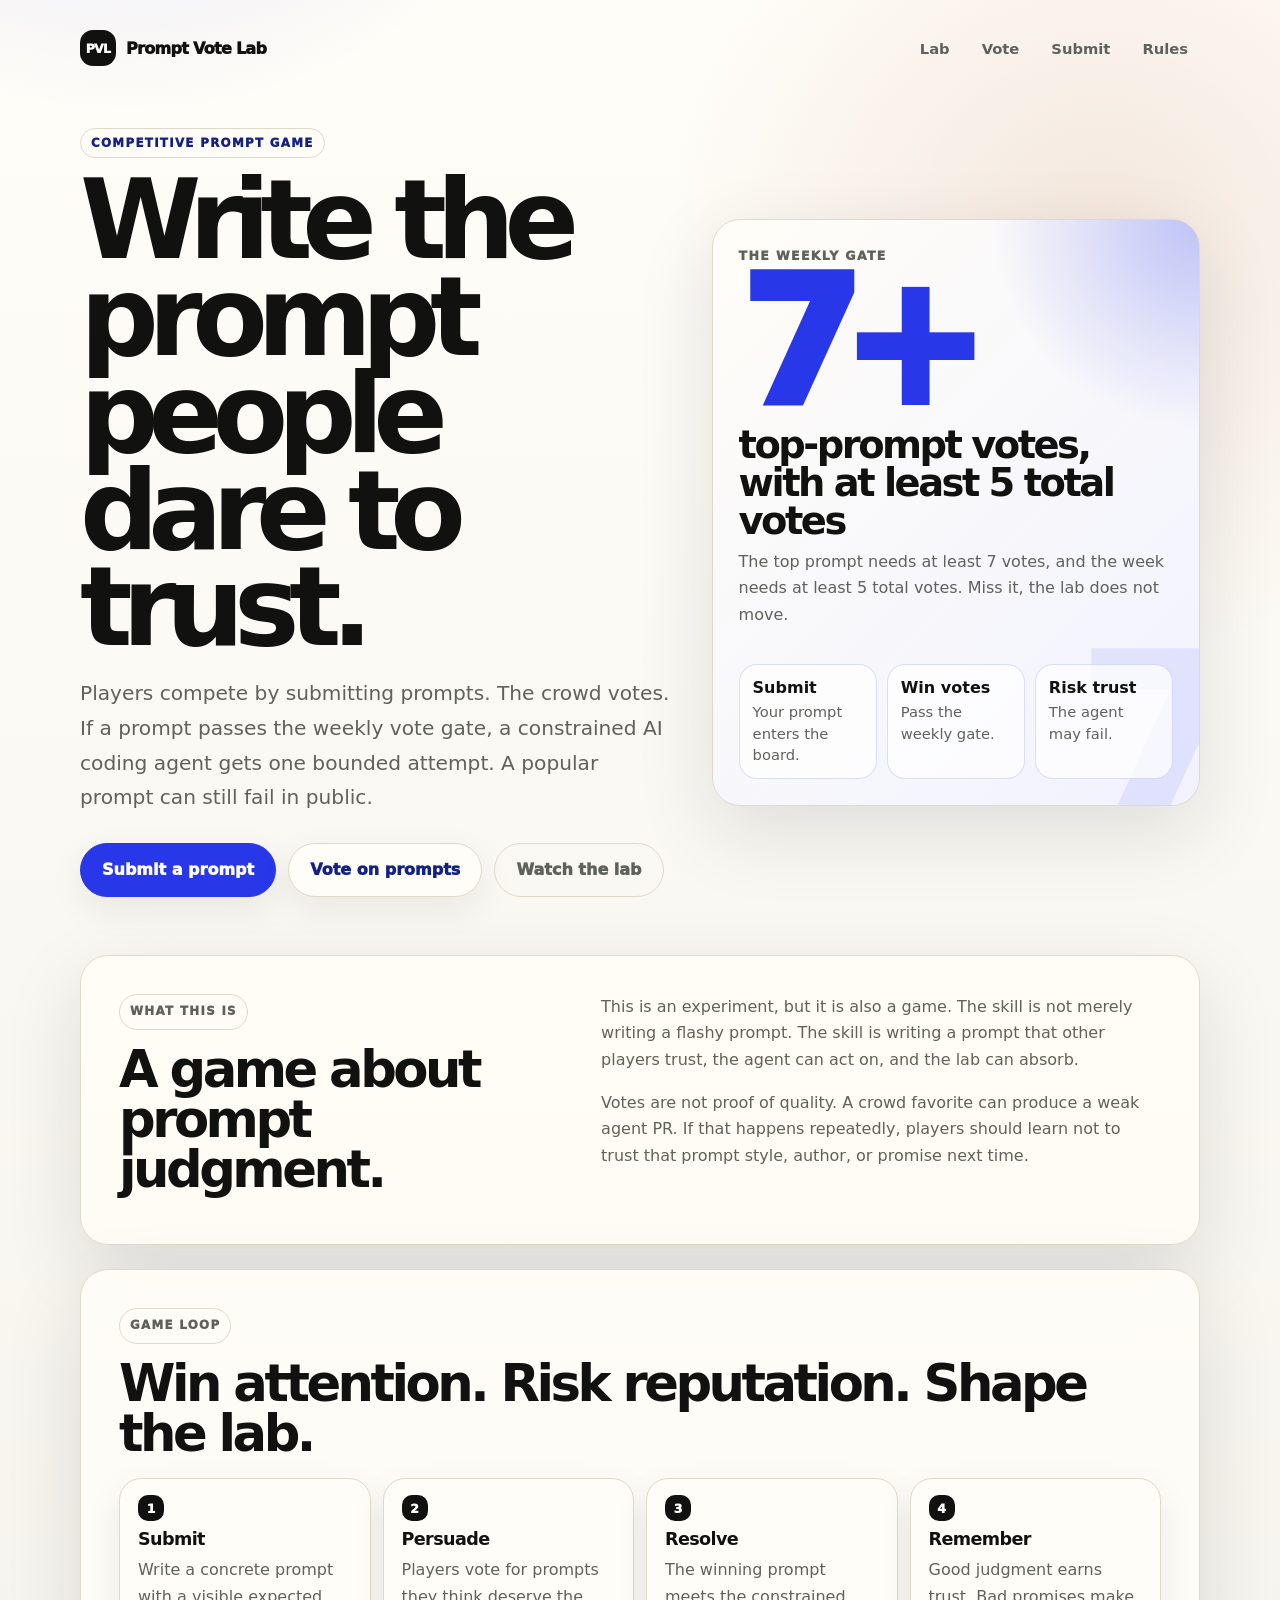
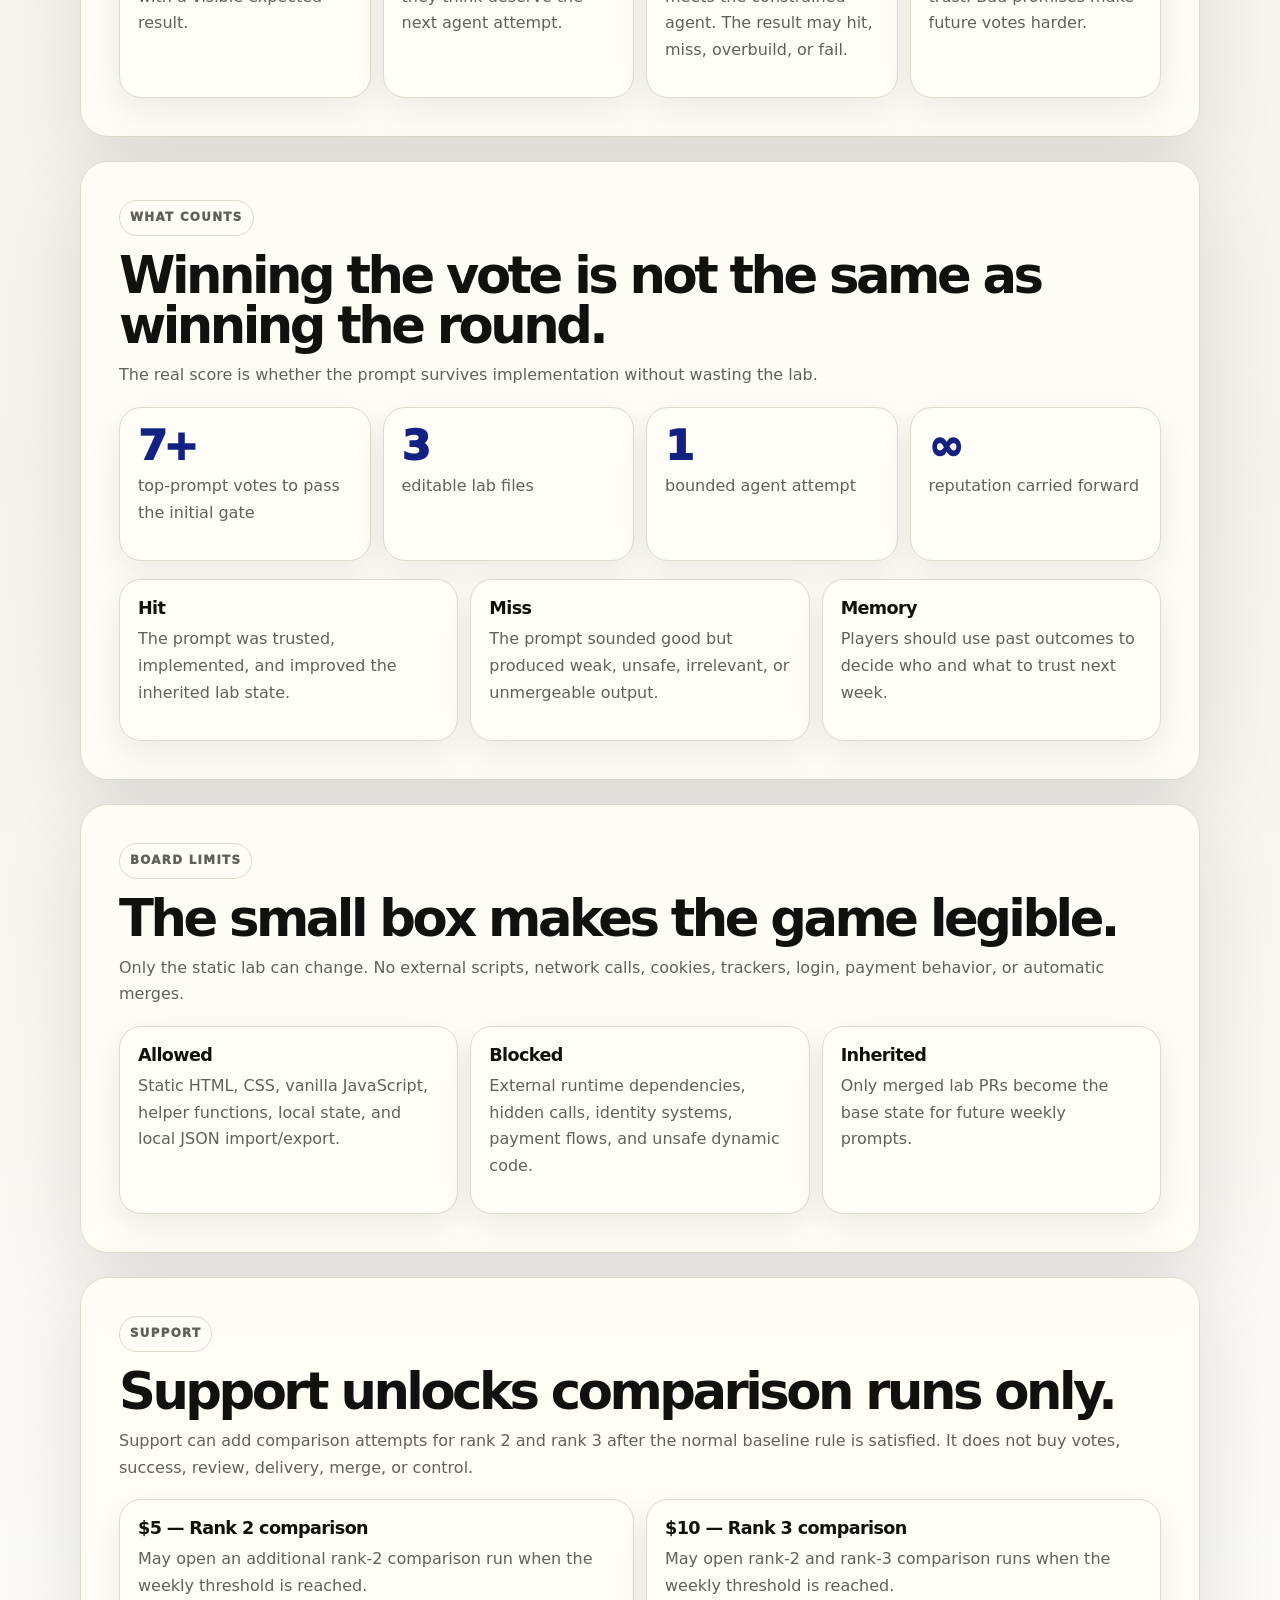
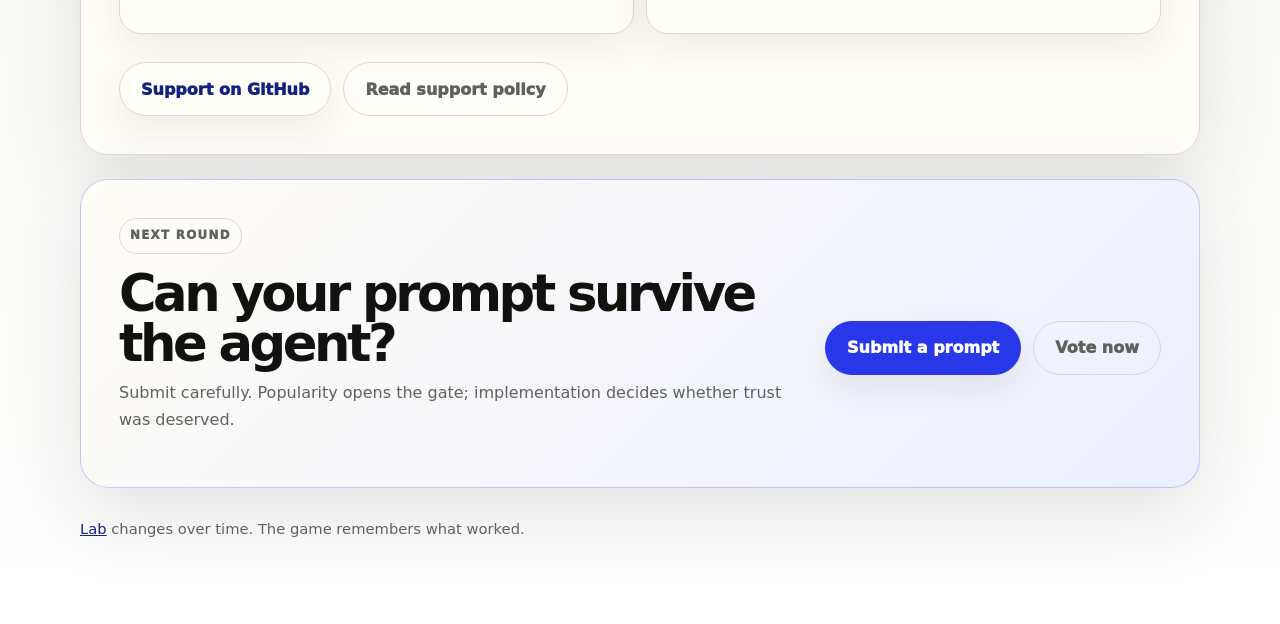
==== commit d3a304da: "Align landing page with selection rule" ====
--- a/index.html
+++ b/index.html
@@ -4,7 +4,7 @@
   <meta charset="utf-8">
   <meta name="viewport" content="width=device-width, initial-scale=1">
   <title>Prompt Vote Lab</title>
-  <meta name="description" content="Prompt Vote Lab is a public prompt game where players compete to write prompts that pass a 20-vote gate and survive a constrained AI coding agent run.">
+  <meta name="description" content="Prompt Vote Lab is a public prompt game where players compete to write prompts that pass a weekly vote gate and survive a constrained AI coding agent run.">
   <style>
     :root {
       color-scheme: light;
@@ -61,7 +61,7 @@
 
     .gate-card, .panel, .card, .step, .metric { border: 1px solid var(--line); border-radius: var(--radius); background: rgba(255, 253, 247, 0.94); box-shadow: var(--shadow); }
     .gate-card { position: relative; overflow: hidden; padding: 26px; min-height: 500px; display: grid; align-content: space-between; background: radial-gradient(circle at top right, rgba(40, 56, 232, 0.28), transparent 13rem), linear-gradient(135deg, #fffdf7 0%, #f1f2ff 100%); }
-    .gate-card::before { content: "20"; position: absolute; right: -30px; bottom: -58px; color: rgba(40, 56, 232, 0.09); font-size: 14.5rem; font-weight: 1000; letter-spacing: -0.13em; line-height: 1; pointer-events: none; }
+    .gate-card::before { content: "7"; position: absolute; right: -8px; bottom: -58px; color: rgba(40, 56, 232, 0.09); font-size: 14.5rem; font-weight: 1000; letter-spacing: -0.13em; line-height: 1; pointer-events: none; }
     .gate-top, .gate-bottom { position: relative; z-index: 1; }
     .gate-kicker { margin-bottom: 10px; color: var(--danger); font-size: 0.78rem; font-weight: 950; letter-spacing: 0.11em; text-transform: uppercase; }
     .gate-number { display: block; margin: 0; color: var(--accent); font-size: clamp(6.6rem, 20vw, 11rem); font-weight: 1000; line-height: 0.78; letter-spacing: -0.13em; }
@@ -118,7 +118,7 @@
         <p class="eyebrow">Competitive prompt game</p>
         <h1 id="page-title">Write the prompt people dare to trust.</h1>
         <p class="lead">
-          Players compete by submitting prompts. The crowd votes. If a prompt beats the 20-vote gate, a constrained AI coding agent gets one bounded attempt. A popular prompt can still fail in public.
+          Players compete by submitting prompts. The crowd votes. If a prompt passes the weekly vote gate, a constrained AI coding agent gets one bounded attempt. A popular prompt can still fail in public.
         </p>
         <div class="actions" aria-label="Primary actions">
           <a class="button primary" href="https://github.com/Unjuno/prompt-vote-lab/issues/new/choose">Submit a prompt</a>
@@ -129,15 +129,15 @@
 
       <aside class="gate-card" aria-labelledby="gate-title">
         <div class="gate-top">
-          <p class="gate-kicker">The weekly boss</p>
-          <span class="gate-number">20</span>
-          <h2 id="gate-title" class="gate-title">votes against doing nothing</h2>
-          <p>Beat the baseline, earn an agent attempt. Miss it, the lab does not move.</p>
+          <p class="gate-kicker">The weekly gate</p>
+          <span class="gate-number">7+</span>
+          <h2 id="gate-title" class="gate-title">top-prompt votes, with at least 5 total votes</h2>
+          <p>The top prompt needs at least 7 votes, and the week needs at least 5 total votes. Miss it, the lab does not move.</p>
         </div>
         <div class="gate-bottom">
           <div class="flow" aria-label="Prompt Vote Lab flow">
             <div class="flow-item"><strong>Submit</strong><span>Your prompt enters the board.</span></div>
-            <div class="flow-item"><strong>Win votes</strong><span>Beat the 20 gate.</span></div>
+            <div class="flow-item"><strong>Win votes</strong><span>Pass the weekly gate.</span></div>
             <div class="flow-item"><strong>Risk trust</strong><span>The agent may fail.</span></div>
           </div>
         </div>
@@ -175,7 +175,7 @@
       <h2 id="score-title">Winning the vote is not the same as winning the round.</h2>
       <p>The real score is whether the prompt survives implementation without wasting the lab.</p>
       <div class="metrics">
-        <article class="metric"><span class="metric-number">20</span><p>baseline votes to beat</p></article>
+        <article class="metric"><span class="metric-number">7+</span><p>top-prompt votes to pass the initial gate</p></article>
         <article class="metric"><span class="metric-number">3</span><p>editable lab files</p></article>
         <article class="metric"><span class="metric-number">1</span><p>bounded agent attempt</p></article>
         <article class="metric"><span class="metric-number">∞</span><p>reputation carried forward</p></article>
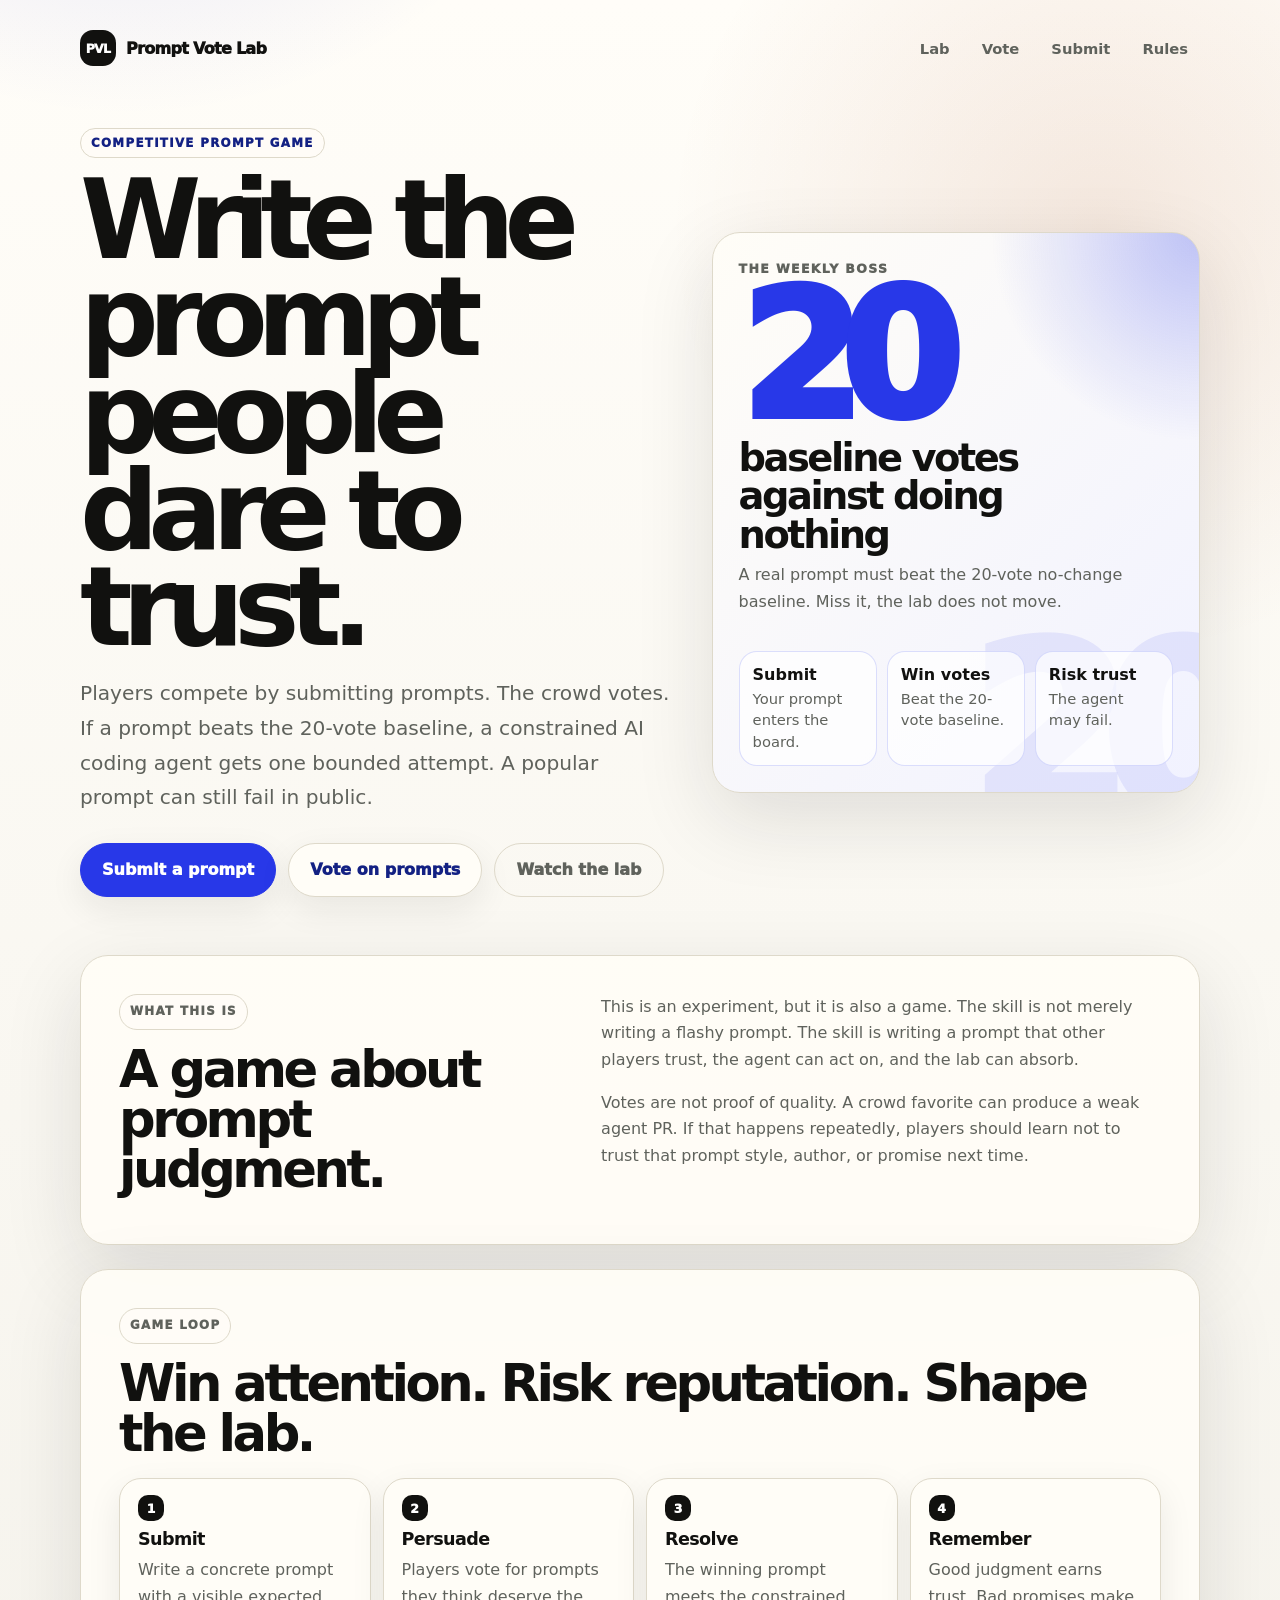
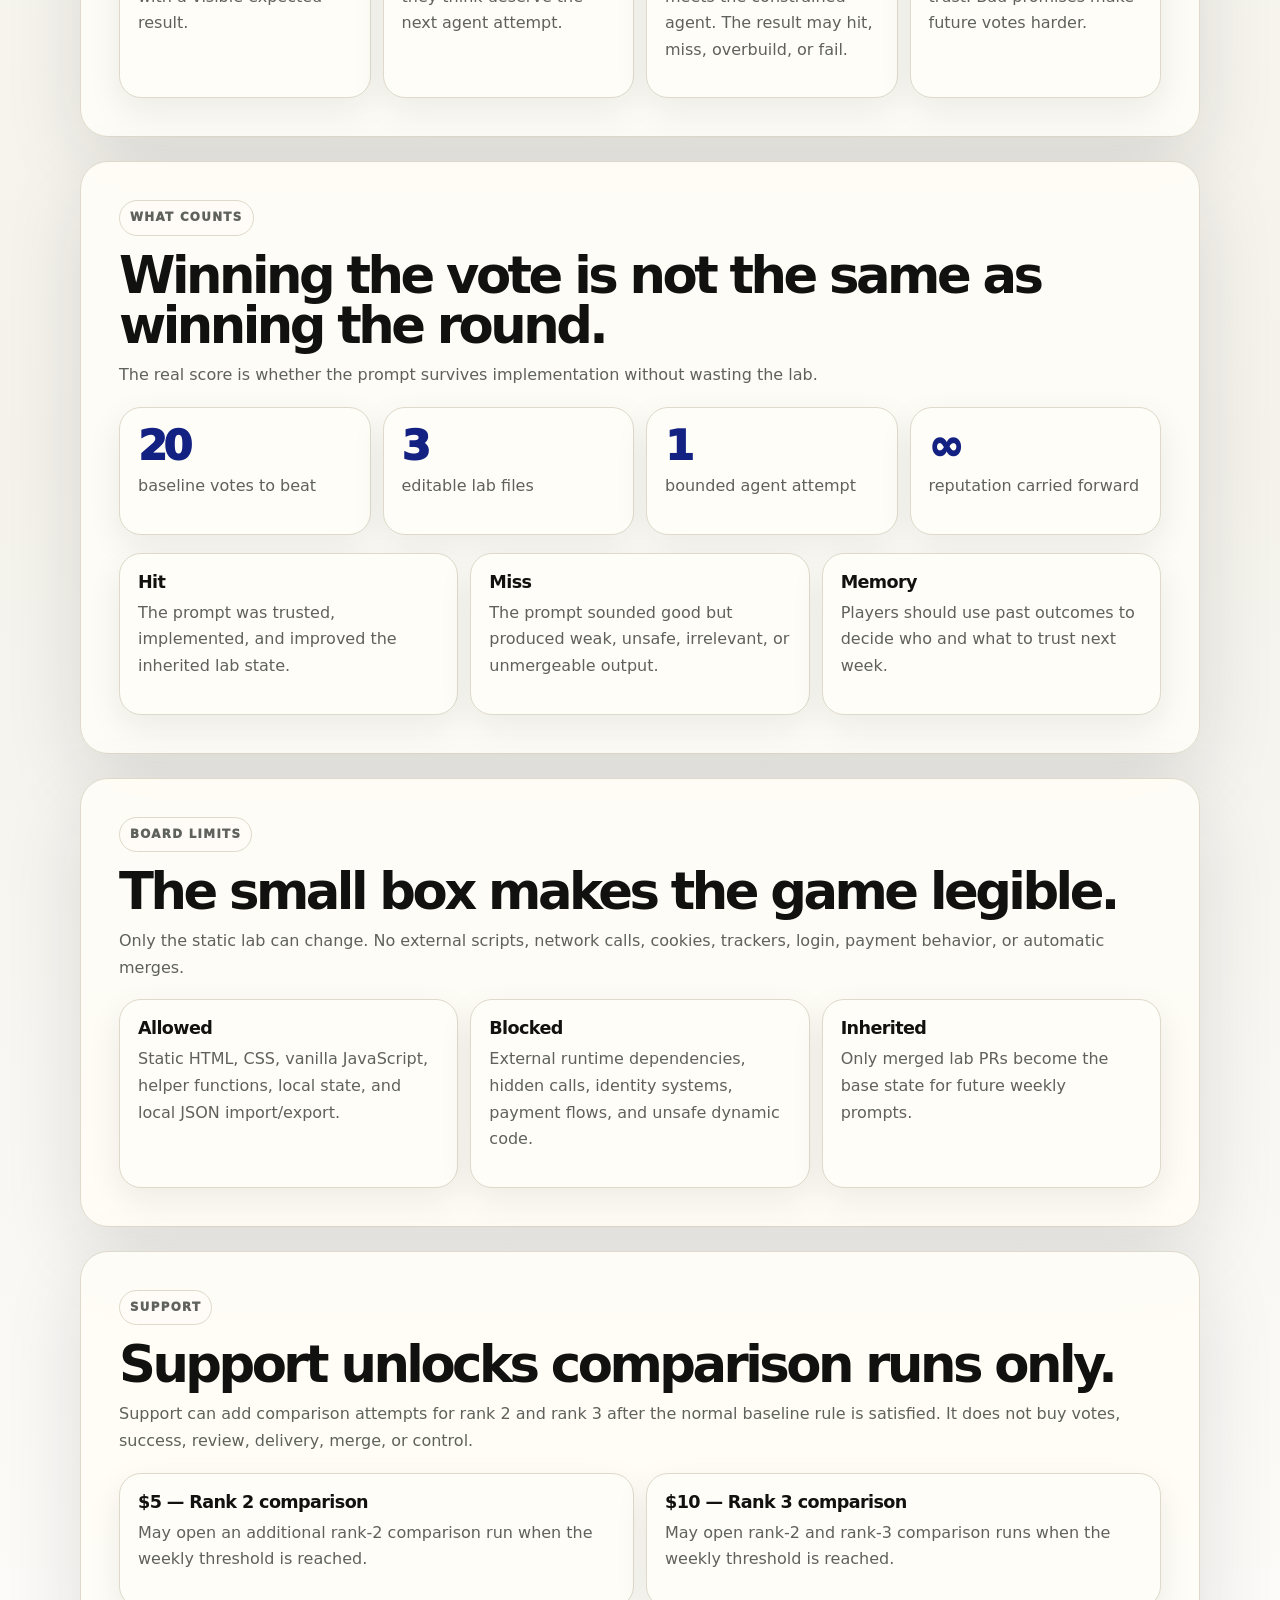
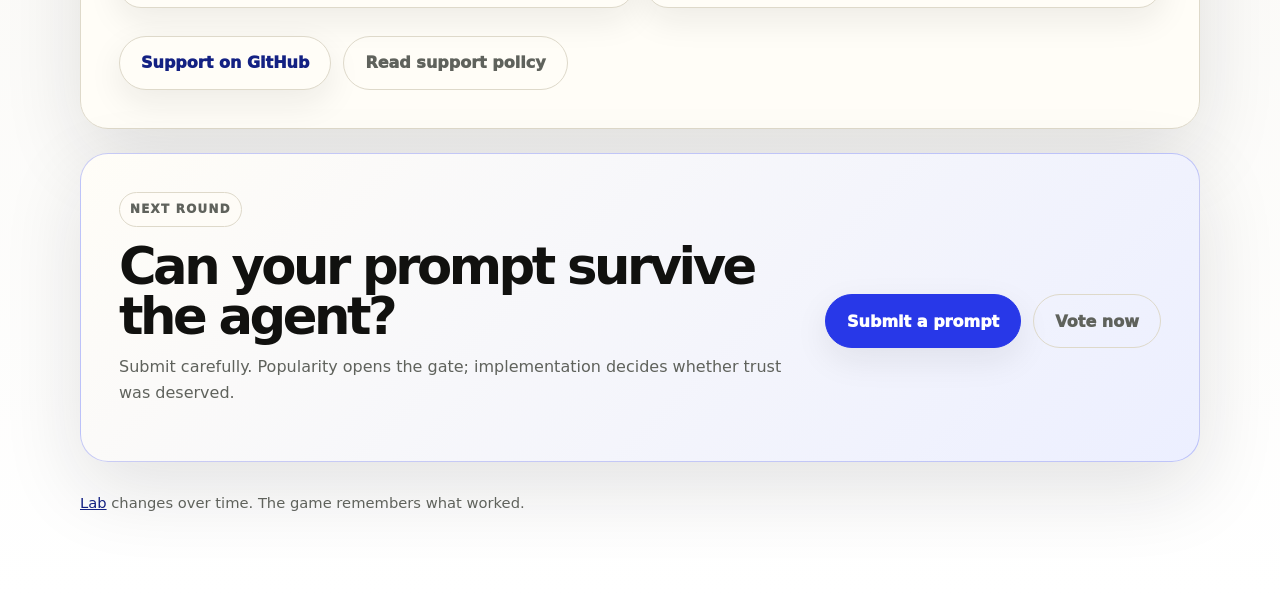
==== commit 33039d22: "Restore landing page vote gate" ====
--- a/index.html
+++ b/index.html
@@ -4,7 +4,7 @@
   <meta charset="utf-8">
   <meta name="viewport" content="width=device-width, initial-scale=1">
   <title>Prompt Vote Lab</title>
-  <meta name="description" content="Prompt Vote Lab is a public prompt game where players compete to write prompts that pass a weekly vote gate and survive a constrained AI coding agent run.">
+  <meta name="description" content="Prompt Vote Lab is a public prompt game where players compete to write prompts that beat a 20-vote baseline and survive a constrained AI coding agent run.">
   <style>
     :root {
       color-scheme: light;
@@ -61,7 +61,7 @@
 
     .gate-card, .panel, .card, .step, .metric { border: 1px solid var(--line); border-radius: var(--radius); background: rgba(255, 253, 247, 0.94); box-shadow: var(--shadow); }
     .gate-card { position: relative; overflow: hidden; padding: 26px; min-height: 500px; display: grid; align-content: space-between; background: radial-gradient(circle at top right, rgba(40, 56, 232, 0.28), transparent 13rem), linear-gradient(135deg, #fffdf7 0%, #f1f2ff 100%); }
-    .gate-card::before { content: "7"; position: absolute; right: -8px; bottom: -58px; color: rgba(40, 56, 232, 0.09); font-size: 14.5rem; font-weight: 1000; letter-spacing: -0.13em; line-height: 1; pointer-events: none; }
+    .gate-card::before { content: "20"; position: absolute; right: -30px; bottom: -58px; color: rgba(40, 56, 232, 0.09); font-size: 14.5rem; font-weight: 1000; letter-spacing: -0.13em; line-height: 1; pointer-events: none; }
     .gate-top, .gate-bottom { position: relative; z-index: 1; }
     .gate-kicker { margin-bottom: 10px; color: var(--danger); font-size: 0.78rem; font-weight: 950; letter-spacing: 0.11em; text-transform: uppercase; }
     .gate-number { display: block; margin: 0; color: var(--accent); font-size: clamp(6.6rem, 20vw, 11rem); font-weight: 1000; line-height: 0.78; letter-spacing: -0.13em; }
@@ -108,7 +108,7 @@
       <nav class="nav" aria-label="Primary navigation">
         <a href="./lab/">Lab</a>
         <a href="https://github.com/Unjuno/prompt-vote-lab/issues?q=is%3Aissue+is%3Aopen+label%3Aprompt-proposal">Vote</a>
-        <a href="https://github.com/Unjuno/prompt-vote-lab/issues/new/choose">Submit</a>
+        <a href="https://github.com/Unjuno/prompt-vote-lab/issues/new?template=prompt_proposal.yml">Submit</a>
         <a href="https://github.com/Unjuno/prompt-vote-lab/tree/main/docs">Rules</a>
       </nav>
     </header>
@@ -118,10 +118,10 @@
         <p class="eyebrow">Competitive prompt game</p>
         <h1 id="page-title">Write the prompt people dare to trust.</h1>
         <p class="lead">
-          Players compete by submitting prompts. The crowd votes. If a prompt passes the weekly vote gate, a constrained AI coding agent gets one bounded attempt. A popular prompt can still fail in public.
+          Players compete by submitting prompts. The crowd votes. If a prompt beats the 20-vote baseline, a constrained AI coding agent gets one bounded attempt. A popular prompt can still fail in public.
         </p>
         <div class="actions" aria-label="Primary actions">
-          <a class="button primary" href="https://github.com/Unjuno/prompt-vote-lab/issues/new/choose">Submit a prompt</a>
+          <a class="button primary" href="https://github.com/Unjuno/prompt-vote-lab/issues/new?template=prompt_proposal.yml">Submit a prompt</a>
           <a class="button" href="https://github.com/Unjuno/prompt-vote-lab/issues?q=is%3Aissue+is%3Aopen+label%3Aprompt-proposal">Vote on prompts</a>
           <a class="button ghost" href="./lab/">Watch the lab</a>
         </div>
@@ -129,15 +129,15 @@
 
       <aside class="gate-card" aria-labelledby="gate-title">
         <div class="gate-top">
-          <p class="gate-kicker">The weekly gate</p>
-          <span class="gate-number">7+</span>
-          <h2 id="gate-title" class="gate-title">top-prompt votes, with at least 5 total votes</h2>
-          <p>The top prompt needs at least 7 votes, and the week needs at least 5 total votes. Miss it, the lab does not move.</p>
+          <p class="gate-kicker">The weekly boss</p>
+          <span class="gate-number">20</span>
+          <h2 id="gate-title" class="gate-title">baseline votes against doing nothing</h2>
+          <p>A real prompt must beat the 20-vote no-change baseline. Miss it, the lab does not move.</p>
         </div>
         <div class="gate-bottom">
           <div class="flow" aria-label="Prompt Vote Lab flow">
             <div class="flow-item"><strong>Submit</strong><span>Your prompt enters the board.</span></div>
-            <div class="flow-item"><strong>Win votes</strong><span>Pass the weekly gate.</span></div>
+            <div class="flow-item"><strong>Win votes</strong><span>Beat the 20-vote baseline.</span></div>
             <div class="flow-item"><strong>Risk trust</strong><span>The agent may fail.</span></div>
           </div>
         </div>
@@ -175,7 +175,7 @@
       <h2 id="score-title">Winning the vote is not the same as winning the round.</h2>
       <p>The real score is whether the prompt survives implementation without wasting the lab.</p>
       <div class="metrics">
-        <article class="metric"><span class="metric-number">7+</span><p>top-prompt votes to pass the initial gate</p></article>
+        <article class="metric"><span class="metric-number">20</span><p>baseline votes to beat</p></article>
         <article class="metric"><span class="metric-number">3</span><p>editable lab files</p></article>
         <article class="metric"><span class="metric-number">1</span><p>bounded agent attempt</p></article>
         <article class="metric"><span class="metric-number">∞</span><p>reputation carried forward</p></article>
@@ -219,7 +219,7 @@
         <p>Submit carefully. Popularity opens the gate; implementation decides whether trust was deserved.</p>
       </div>
       <div class="actions" aria-label="Final actions">
-        <a class="button primary" href="https://github.com/Unjuno/prompt-vote-lab/issues/new/choose">Submit a prompt</a>
+        <a class="button primary" href="https://github.com/Unjuno/prompt-vote-lab/issues/new?template=prompt_proposal.yml">Submit a prompt</a>
         <a class="button ghost" href="https://github.com/Unjuno/prompt-vote-lab/issues?q=is%3Aissue+is%3Aopen+label%3Aprompt-proposal">Vote now</a>
       </div>
     </section>
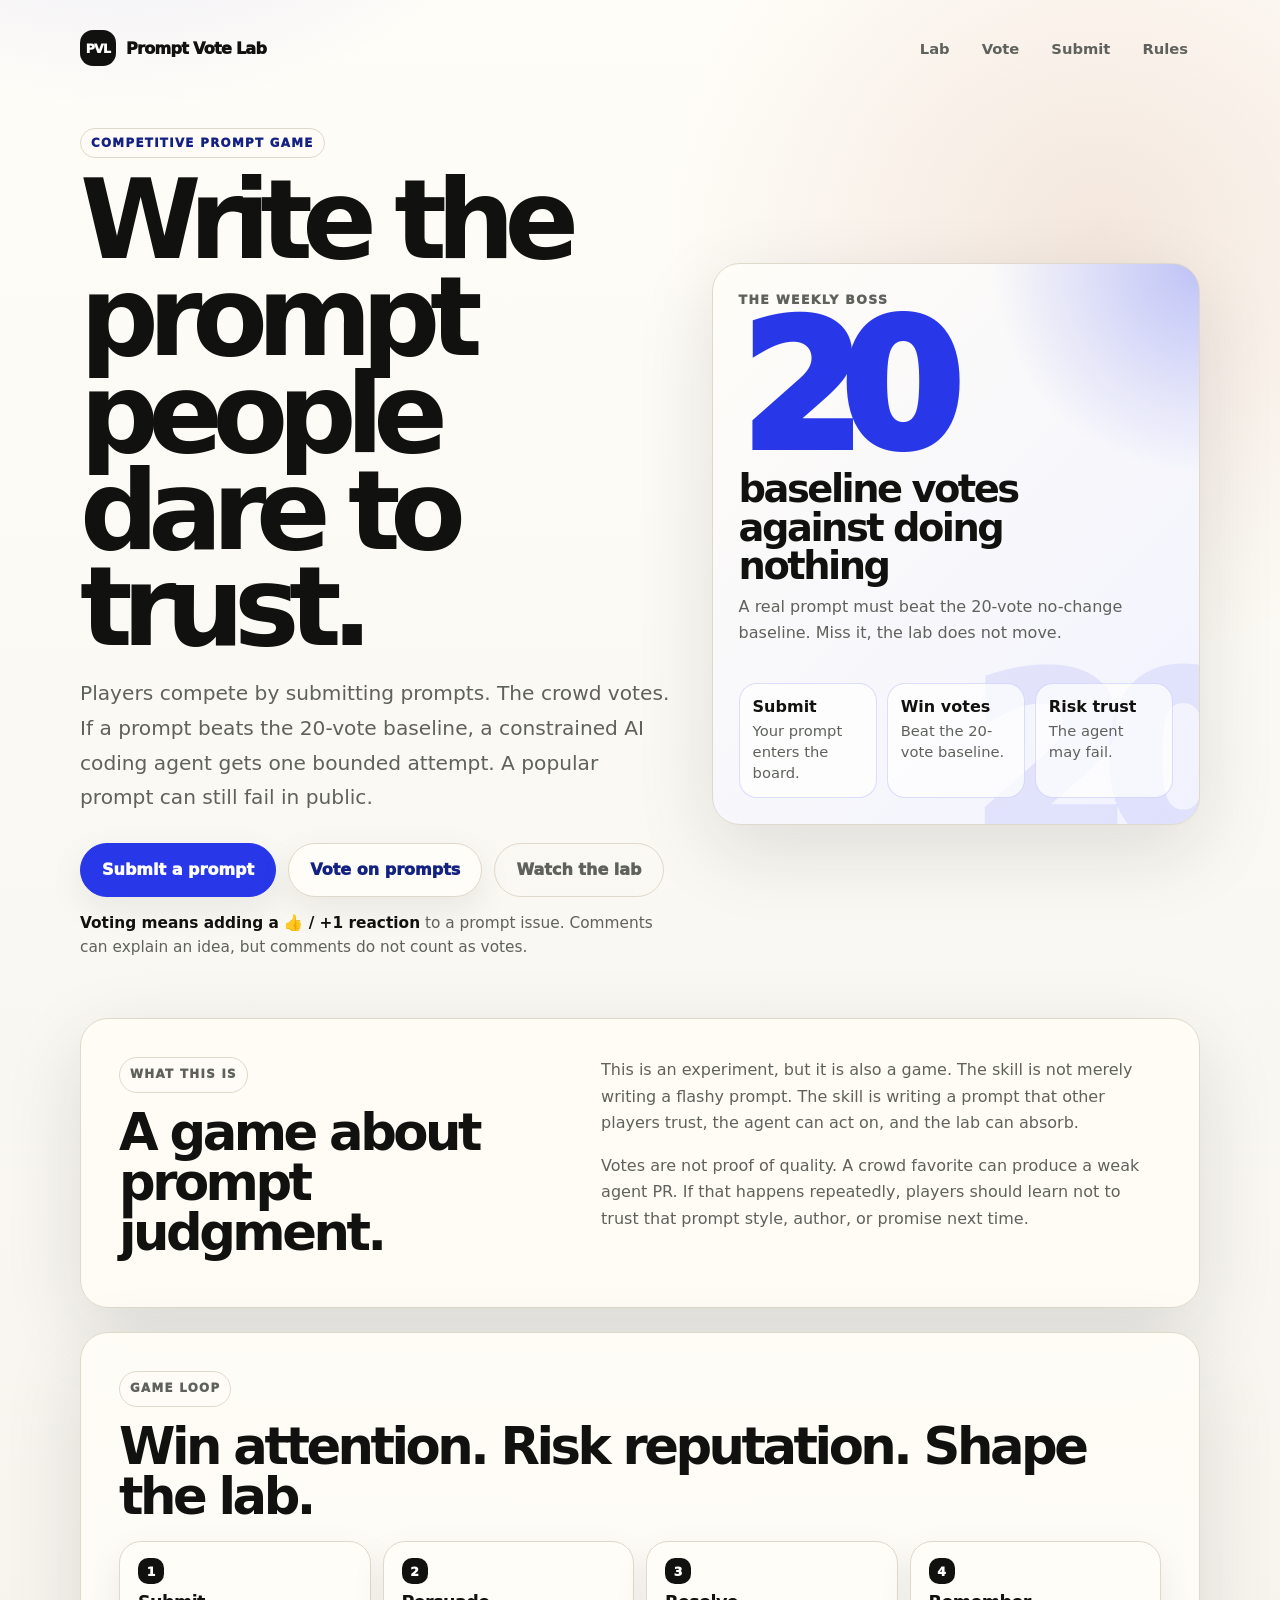
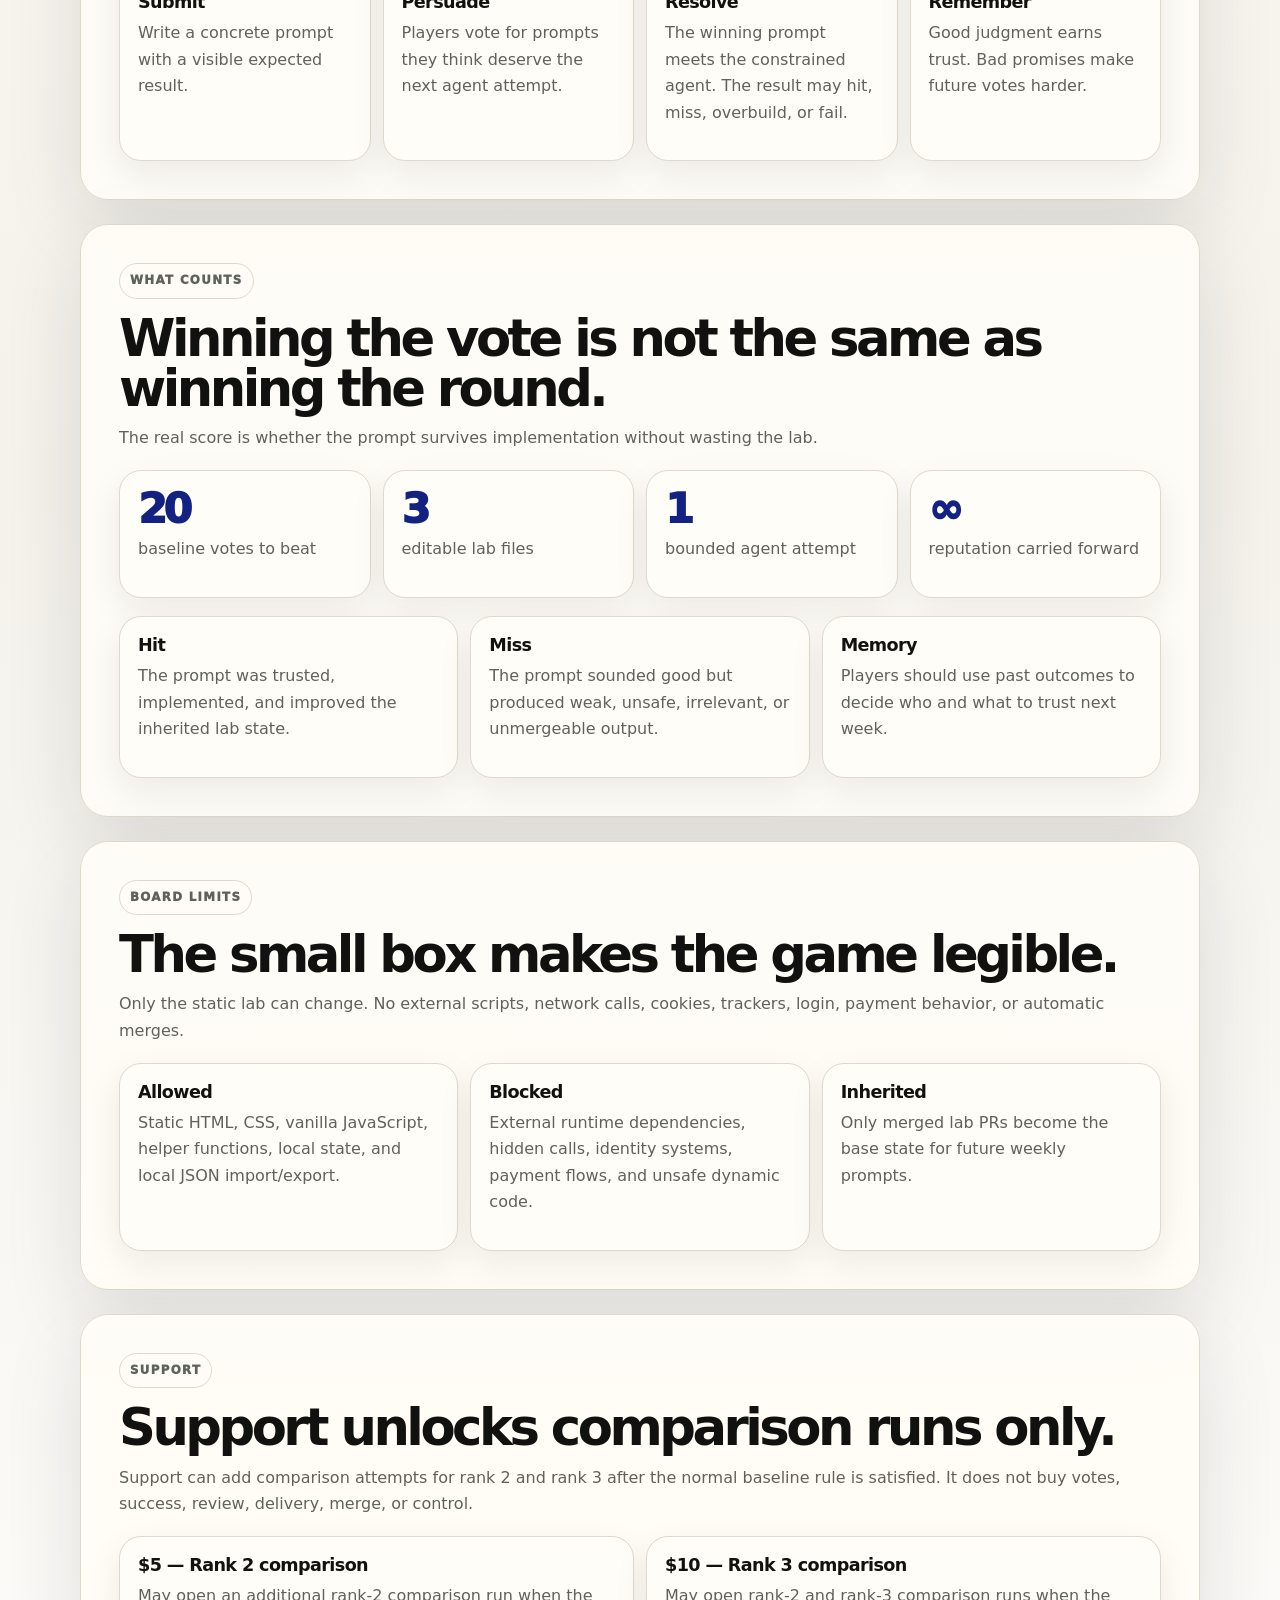
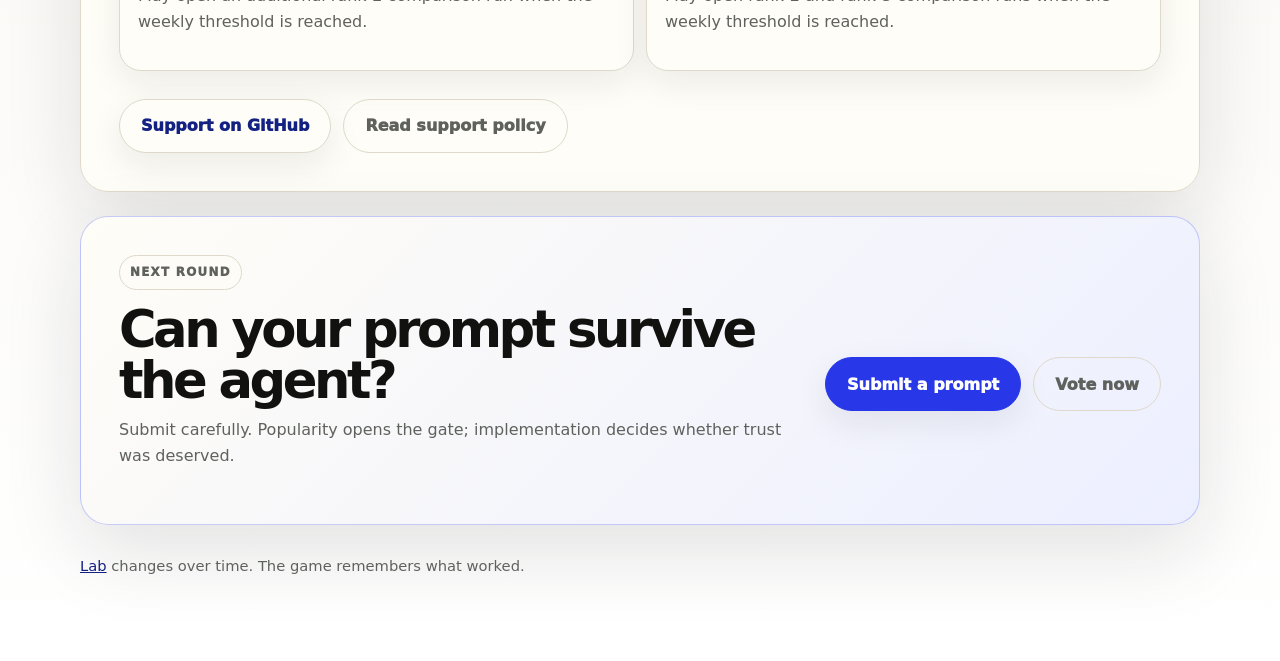
==== commit ab23830b: "Clarify voting reaction on landing page" ====
--- a/index.html
+++ b/index.html
@@ -54,6 +54,8 @@
 
     .eyebrow { display: inline-flex; align-items: center; margin: 0 0 14px; padding: 7px 10px; border: 1px solid var(--line); border-radius: 999px; background: rgba(255, 253, 247, 0.76); color: var(--accent-dark); font-size: 0.74rem; font-weight: 950; letter-spacing: 0.11em; text-transform: uppercase; }
     .lead { max-width: 760px; color: var(--muted); font-size: clamp(1.08rem, 2vw, 1.26rem); line-height: 1.72; }
+    .vote-note { max-width: 720px; margin: 14px 0 0; color: var(--muted); font-size: 0.96rem; line-height: 1.6; }
+    .vote-note strong { color: var(--ink); }
     .actions, .link-row { display: flex; flex-wrap: wrap; gap: 12px; margin-top: 28px; }
     .button { display: inline-flex; align-items: center; justify-content: center; min-height: 54px; padding: 0 21px; border: 1px solid var(--line); border-radius: 999px; background: var(--panel); color: var(--accent-dark); font-weight: 950; text-decoration: none; box-shadow: var(--soft-shadow); }
     .button.primary { min-width: 156px; border-color: var(--accent); background: var(--accent); color: #fff; }
@@ -125,6 +127,7 @@
           <a class="button" href="https://github.com/Unjuno/prompt-vote-lab/issues?q=is%3Aissue+is%3Aopen+label%3Aprompt-proposal">Vote on prompts</a>
           <a class="button ghost" href="./lab/">Watch the lab</a>
         </div>
+        <p class="vote-note"><strong>Voting means adding a 👍 / +1 reaction</strong> to a prompt issue. Comments can explain an idea, but comments do not count as votes.</p>
       </div>
 
       <aside class="gate-card" aria-labelledby="gate-title">
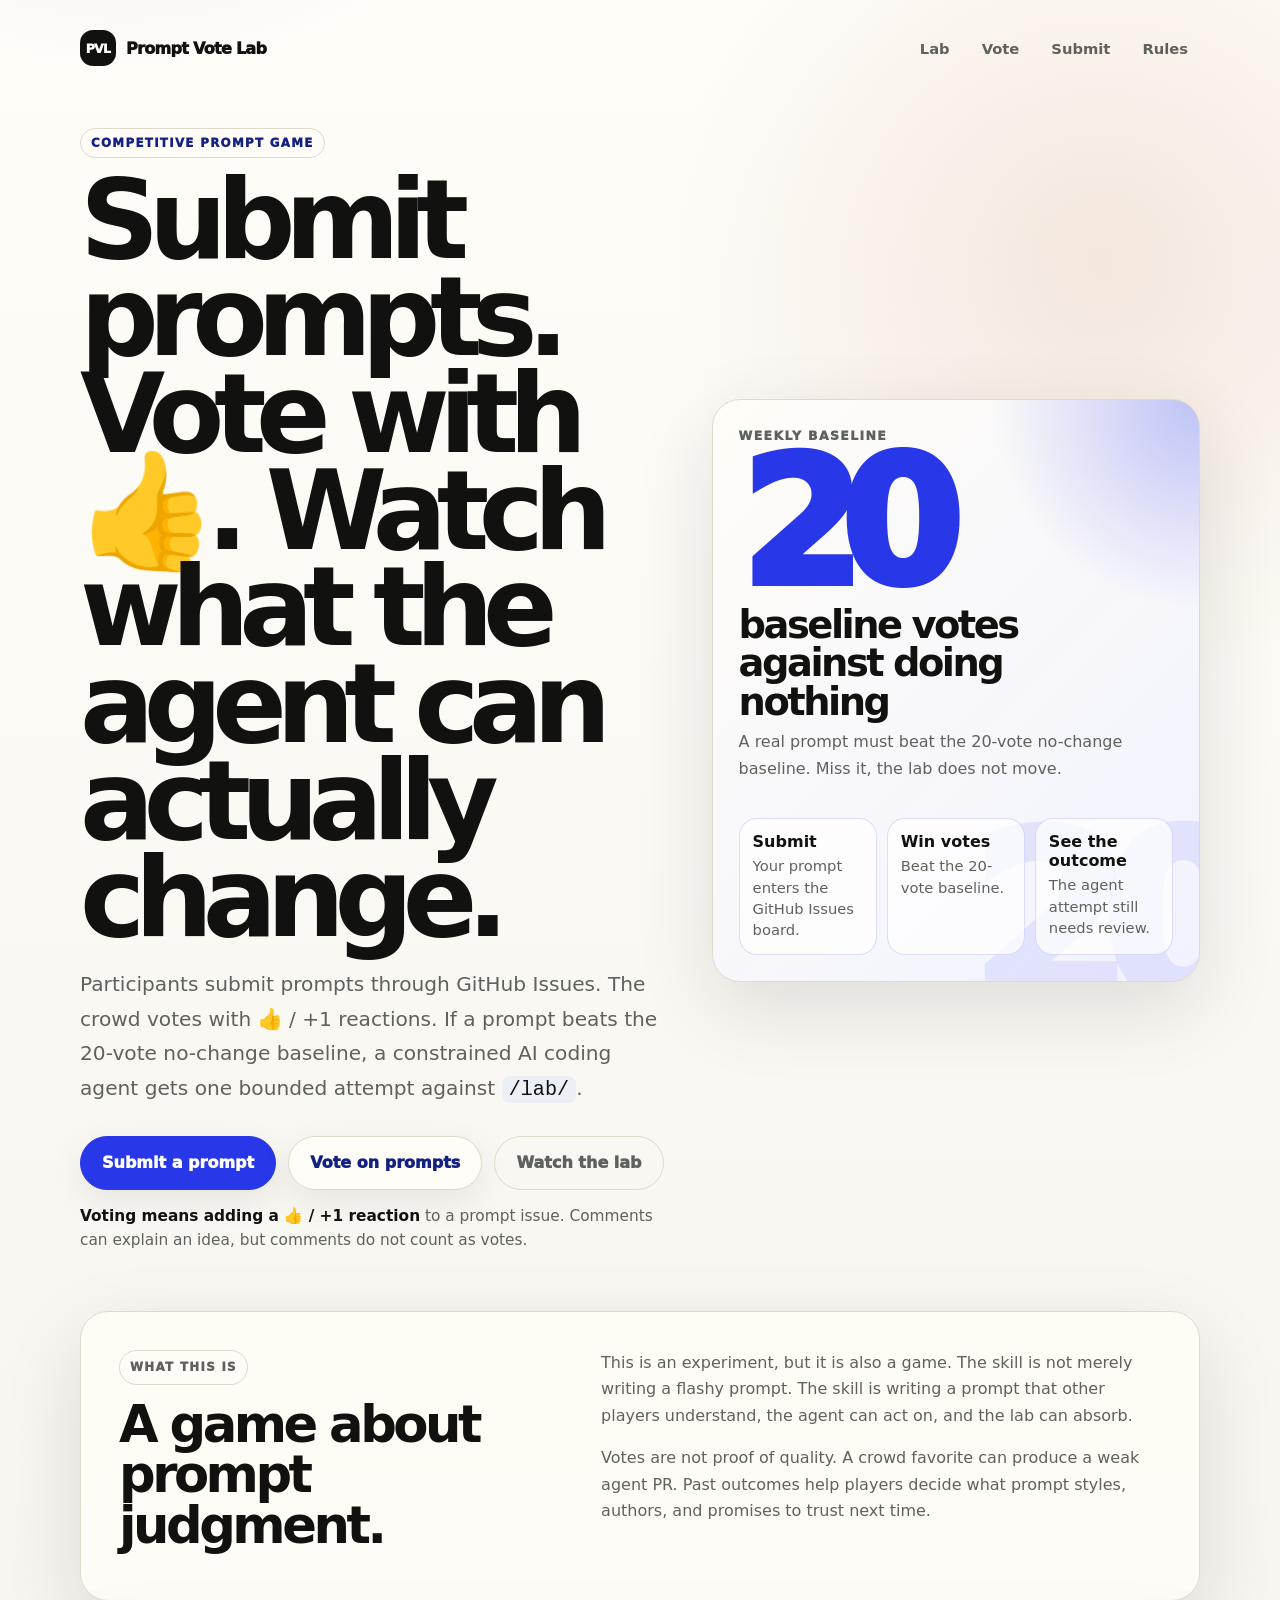
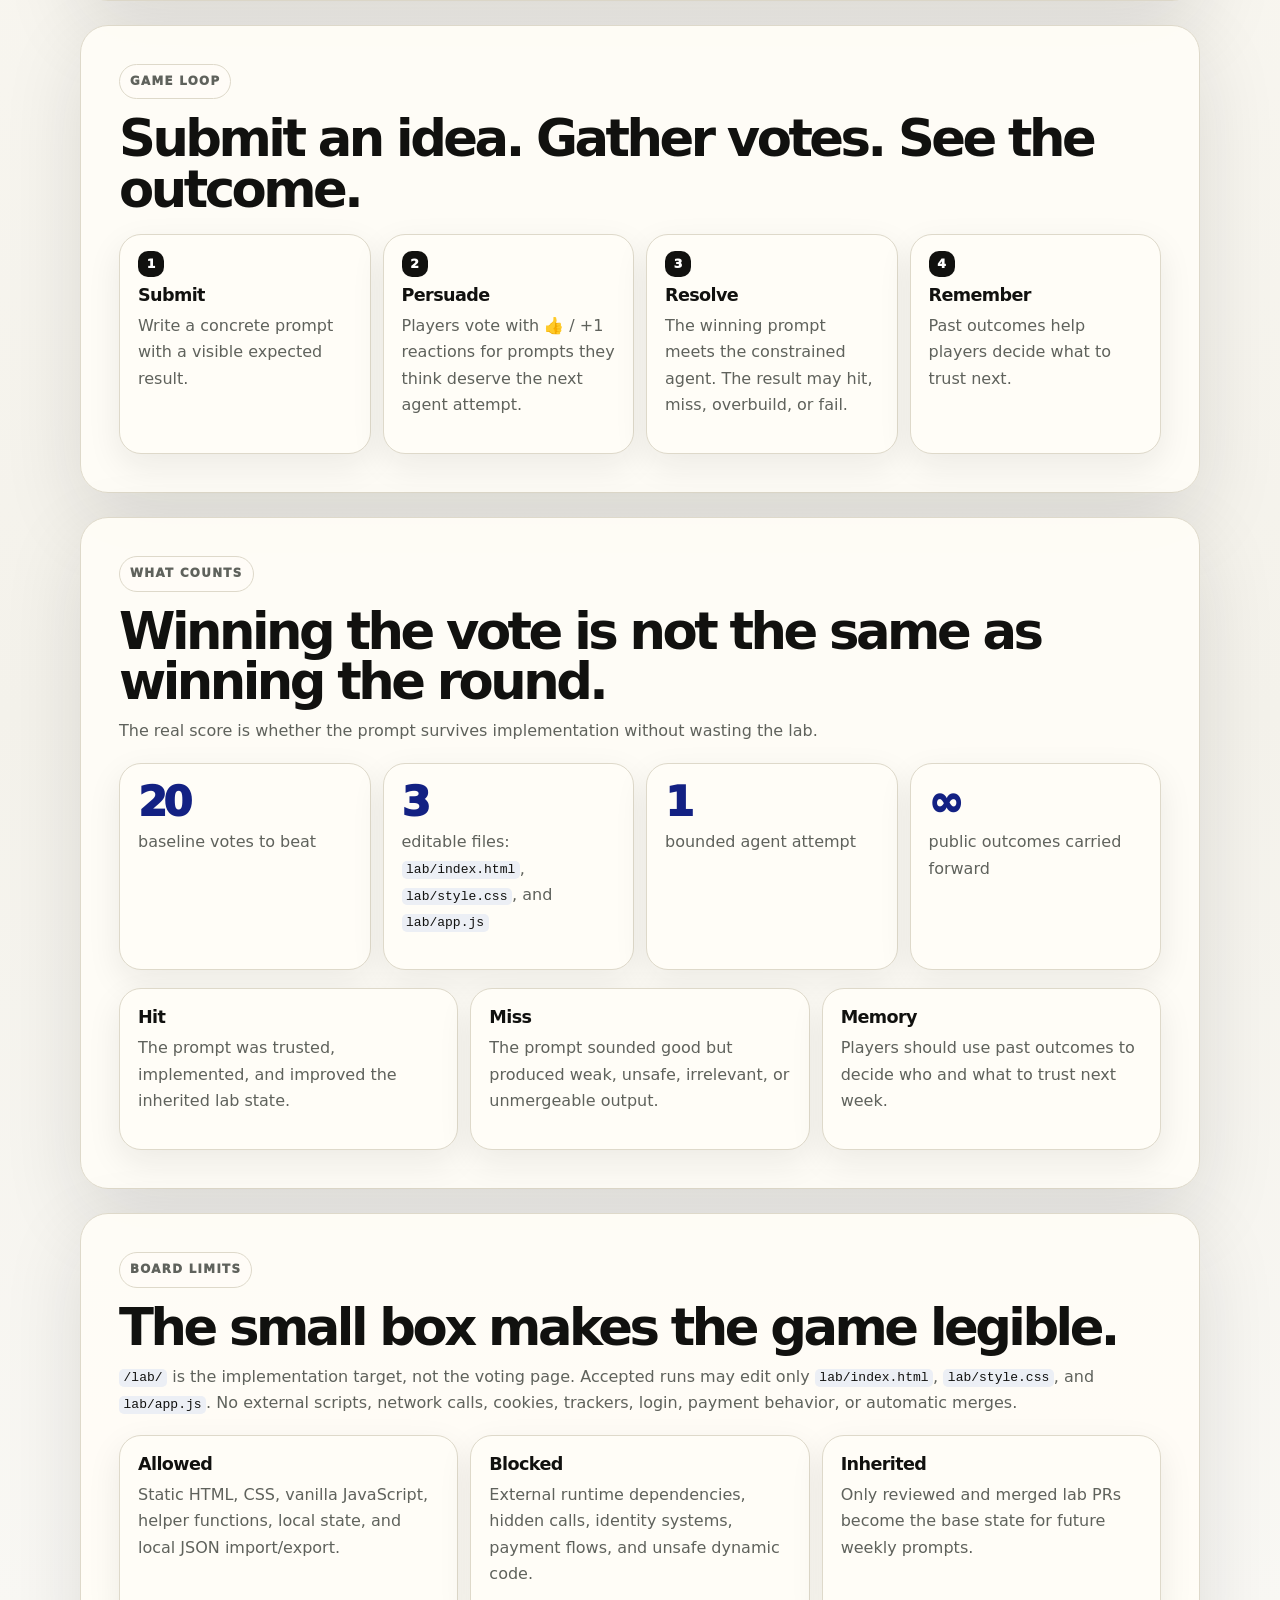
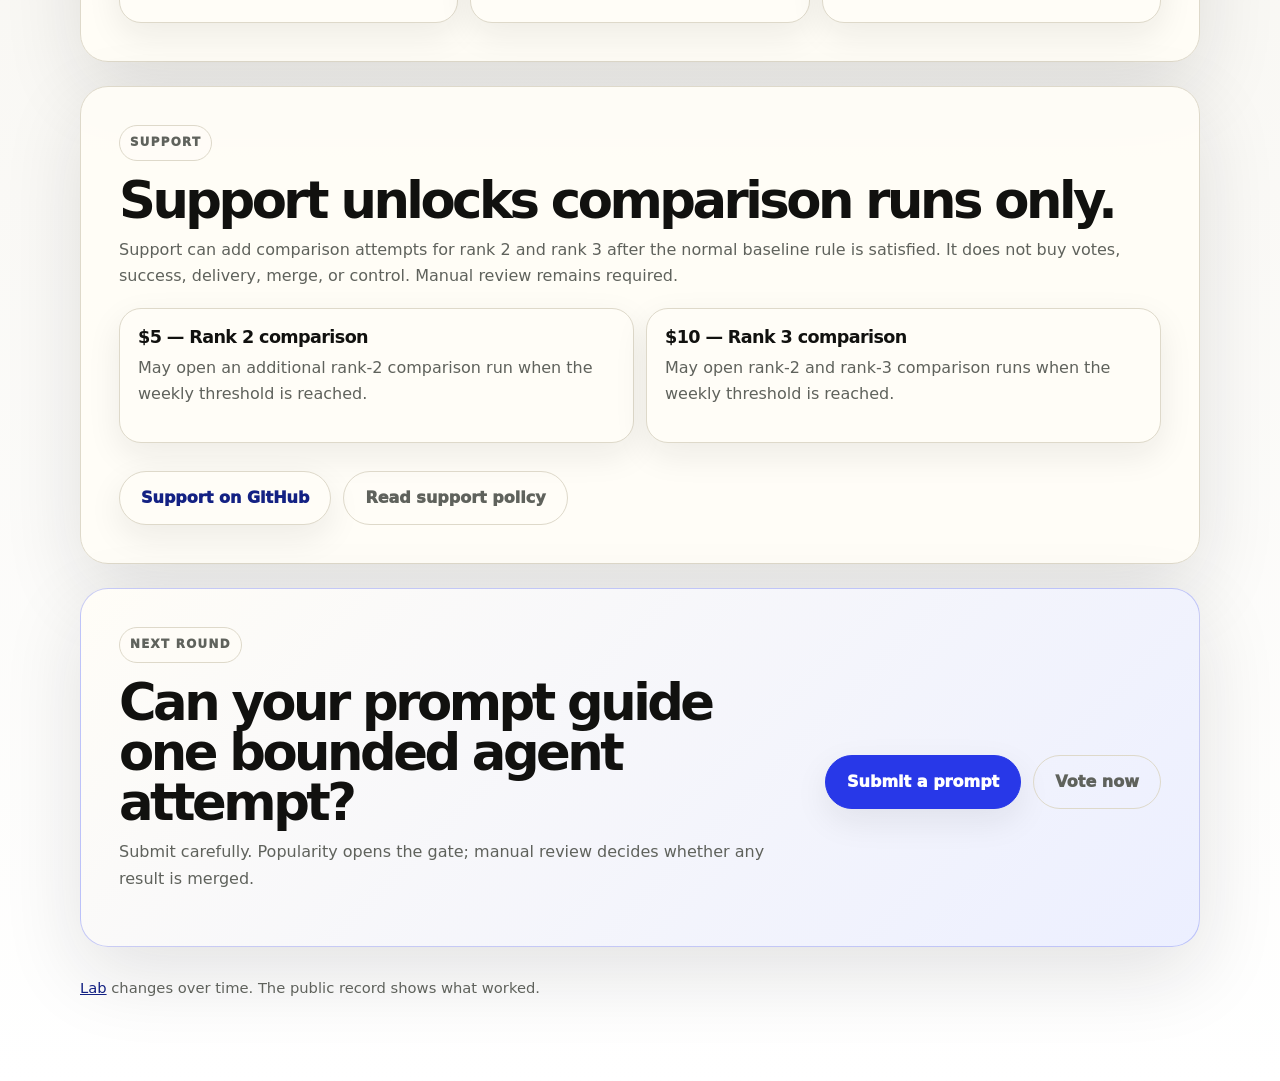
==== commit 8e861f6d: "Reset landing copy for soft release" ====
--- a/index.html
+++ b/index.html
@@ -4,7 +4,7 @@
   <meta charset="utf-8">
   <meta name="viewport" content="width=device-width, initial-scale=1">
   <title>Prompt Vote Lab</title>
-  <meta name="description" content="Prompt Vote Lab is a public prompt game where players compete to write prompts that beat a 20-vote baseline and survive a constrained AI coding agent run.">
+  <meta name="description" content="Prompt Vote Lab is a public prompt game where participants submit prompts through GitHub Issues, vote with reactions, and watch a constrained AI coding agent attempt accepted runs.">
   <style>
     :root {
       color-scheme: light;
@@ -110,7 +110,7 @@
       <nav class="nav" aria-label="Primary navigation">
         <a href="./lab/">Lab</a>
         <a href="https://github.com/Unjuno/prompt-vote-lab/issues?q=is%3Aissue+is%3Aopen+label%3Aprompt-proposal">Vote</a>
-        <a href="https://github.com/Unjuno/prompt-vote-lab/issues/new?template=prompt_proposal.yml">Submit</a>
+        <a href="https://github.com/Unjuno/prompt-vote-lab/issues/new?template=prompt.yml">Submit</a>
         <a href="https://github.com/Unjuno/prompt-vote-lab/tree/main/docs">Rules</a>
       </nav>
     </header>
@@ -118,12 +118,12 @@
     <section class="hero" aria-labelledby="page-title">
       <div>
         <p class="eyebrow">Competitive prompt game</p>
-        <h1 id="page-title">Write the prompt people dare to trust.</h1>
+        <h1 id="page-title">Submit prompts. Vote with 👍. Watch what the agent can actually change.</h1>
         <p class="lead">
-          Players compete by submitting prompts. The crowd votes. If a prompt beats the 20-vote baseline, a constrained AI coding agent gets one bounded attempt. A popular prompt can still fail in public.
+          Participants submit prompts through GitHub Issues. The crowd votes with 👍 / +1 reactions. If a prompt beats the 20-vote no-change baseline, a constrained AI coding agent gets one bounded attempt against <code>/lab/</code>.
         </p>
         <div class="actions" aria-label="Primary actions">
-          <a class="button primary" href="https://github.com/Unjuno/prompt-vote-lab/issues/new?template=prompt_proposal.yml">Submit a prompt</a>
+          <a class="button primary" href="https://github.com/Unjuno/prompt-vote-lab/issues/new?template=prompt.yml">Submit a prompt</a>
           <a class="button" href="https://github.com/Unjuno/prompt-vote-lab/issues?q=is%3Aissue+is%3Aopen+label%3Aprompt-proposal">Vote on prompts</a>
           <a class="button ghost" href="./lab/">Watch the lab</a>
         </div>
@@ -132,16 +132,16 @@
 
       <aside class="gate-card" aria-labelledby="gate-title">
         <div class="gate-top">
-          <p class="gate-kicker">The weekly boss</p>
+          <p class="gate-kicker">Weekly baseline</p>
           <span class="gate-number">20</span>
           <h2 id="gate-title" class="gate-title">baseline votes against doing nothing</h2>
           <p>A real prompt must beat the 20-vote no-change baseline. Miss it, the lab does not move.</p>
         </div>
         <div class="gate-bottom">
           <div class="flow" aria-label="Prompt Vote Lab flow">
-            <div class="flow-item"><strong>Submit</strong><span>Your prompt enters the board.</span></div>
+            <div class="flow-item"><strong>Submit</strong><span>Your prompt enters the GitHub Issues board.</span></div>
             <div class="flow-item"><strong>Win votes</strong><span>Beat the 20-vote baseline.</span></div>
-            <div class="flow-item"><strong>Risk trust</strong><span>The agent may fail.</span></div>
+            <div class="flow-item"><strong>See the outcome</strong><span>The agent attempt still needs review.</span></div>
           </div>
         </div>
       </aside>
@@ -154,22 +154,22 @@
       </div>
       <div>
         <p>
-          This is an experiment, but it is also a game. The skill is not merely writing a flashy prompt. The skill is writing a prompt that other players trust, the agent can act on, and the lab can absorb.
+          This is an experiment, but it is also a game. The skill is not merely writing a flashy prompt. The skill is writing a prompt that other players understand, the agent can act on, and the lab can absorb.
         </p>
         <p>
-          Votes are not proof of quality. A crowd favorite can produce a weak agent PR. If that happens repeatedly, players should learn not to trust that prompt style, author, or promise next time.
+          Votes are not proof of quality. A crowd favorite can produce a weak agent PR. Past outcomes help players decide what prompt styles, authors, and promises to trust next time.
         </p>
       </div>
     </section>
 
     <section class="panel" aria-labelledby="loop-title">
       <p class="eyebrow">Game loop</p>
-      <h2 id="loop-title">Win attention. Risk reputation. Shape the lab.</h2>
+      <h2 id="loop-title">Submit an idea. Gather votes. See the outcome.</h2>
       <div class="steps">
         <article class="step"><h3>Submit</h3><p>Write a concrete prompt with a visible expected result.</p></article>
-        <article class="step"><h3>Persuade</h3><p>Players vote for prompts they think deserve the next agent attempt.</p></article>
+        <article class="step"><h3>Persuade</h3><p>Players vote with 👍 / +1 reactions for prompts they think deserve the next agent attempt.</p></article>
         <article class="step"><h3>Resolve</h3><p>The winning prompt meets the constrained agent. The result may hit, miss, overbuild, or fail.</p></article>
-        <article class="step"><h3>Remember</h3><p>Good judgment earns trust. Bad promises make future votes harder.</p></article>
+        <article class="step"><h3>Remember</h3><p>Past outcomes help players decide what to trust next.</p></article>
       </div>
     </section>
 
@@ -179,9 +179,9 @@
       <p>The real score is whether the prompt survives implementation without wasting the lab.</p>
       <div class="metrics">
         <article class="metric"><span class="metric-number">20</span><p>baseline votes to beat</p></article>
-        <article class="metric"><span class="metric-number">3</span><p>editable lab files</p></article>
+        <article class="metric"><span class="metric-number">3</span><p>editable files: <code>lab/index.html</code>, <code>lab/style.css</code>, and <code>lab/app.js</code></p></article>
         <article class="metric"><span class="metric-number">1</span><p>bounded agent attempt</p></article>
-        <article class="metric"><span class="metric-number">∞</span><p>reputation carried forward</p></article>
+        <article class="metric"><span class="metric-number">∞</span><p>public outcomes carried forward</p></article>
       </div>
       <div class="rules">
         <article class="card"><h3>Hit</h3><p>The prompt was trusted, implemented, and improved the inherited lab state.</p></article>
@@ -193,18 +193,18 @@
     <section class="panel" aria-labelledby="constraints-title">
       <p class="eyebrow">Board limits</p>
       <h2 id="constraints-title">The small box makes the game legible.</h2>
-      <p>Only the static lab can change. No external scripts, network calls, cookies, trackers, login, payment behavior, or automatic merges.</p>
+      <p><code>/lab/</code> is the implementation target, not the voting page. Accepted runs may edit only <code>lab/index.html</code>, <code>lab/style.css</code>, and <code>lab/app.js</code>. No external scripts, network calls, cookies, trackers, login, payment behavior, or automatic merges.</p>
       <div class="rules">
         <article class="card"><h3>Allowed</h3><p>Static HTML, CSS, vanilla JavaScript, helper functions, local state, and local JSON import/export.</p></article>
         <article class="card"><h3>Blocked</h3><p>External runtime dependencies, hidden calls, identity systems, payment flows, and unsafe dynamic code.</p></article>
-        <article class="card"><h3>Inherited</h3><p>Only merged lab PRs become the base state for future weekly prompts.</p></article>
+        <article class="card"><h3>Inherited</h3><p>Only reviewed and merged lab PRs become the base state for future weekly prompts.</p></article>
       </div>
     </section>
 
     <section class="panel" aria-labelledby="support-title">
       <p class="eyebrow">Support</p>
       <h2 id="support-title">Support unlocks comparison runs only.</h2>
-      <p>Support can add comparison attempts for rank 2 and rank 3 after the normal baseline rule is satisfied. It does not buy votes, success, review, delivery, merge, or control.</p>
+      <p>Support can add comparison attempts for rank 2 and rank 3 after the normal baseline rule is satisfied. It does not buy votes, success, delivery, merge, or control. Manual review remains required.</p>
       <div class="support-grid">
         <article class="card"><h3>$5 — Rank 2 comparison</h3><p>May open an additional rank-2 comparison run when the weekly threshold is reached.</p></article>
         <article class="card"><h3>$10 — Rank 3 comparison</h3><p>May open rank-2 and rank-3 comparison runs when the weekly threshold is reached.</p></article>
@@ -218,17 +218,17 @@
     <section class="panel final-cta" aria-labelledby="final-title">
       <div>
         <p class="eyebrow">Next round</p>
-        <h2 id="final-title">Can your prompt survive the agent?</h2>
-        <p>Submit carefully. Popularity opens the gate; implementation decides whether trust was deserved.</p>
+        <h2 id="final-title">Can your prompt guide one bounded agent attempt?</h2>
+        <p>Submit carefully. Popularity opens the gate; manual review decides whether any result is merged.</p>
       </div>
       <div class="actions" aria-label="Final actions">
-        <a class="button primary" href="https://github.com/Unjuno/prompt-vote-lab/issues/new?template=prompt_proposal.yml">Submit a prompt</a>
+        <a class="button primary" href="https://github.com/Unjuno/prompt-vote-lab/issues/new?template=prompt.yml">Submit a prompt</a>
         <a class="button ghost" href="https://github.com/Unjuno/prompt-vote-lab/issues?q=is%3Aissue+is%3Aopen+label%3Aprompt-proposal">Vote now</a>
       </div>
     </section>
 
     <footer>
-      <p><a href="./lab/">Lab</a> changes over time. The game remembers what worked.</p>
+      <p><a href="./lab/">Lab</a> changes over time. The public record shows what worked.</p>
     </footer>
   </main>
 </body>
